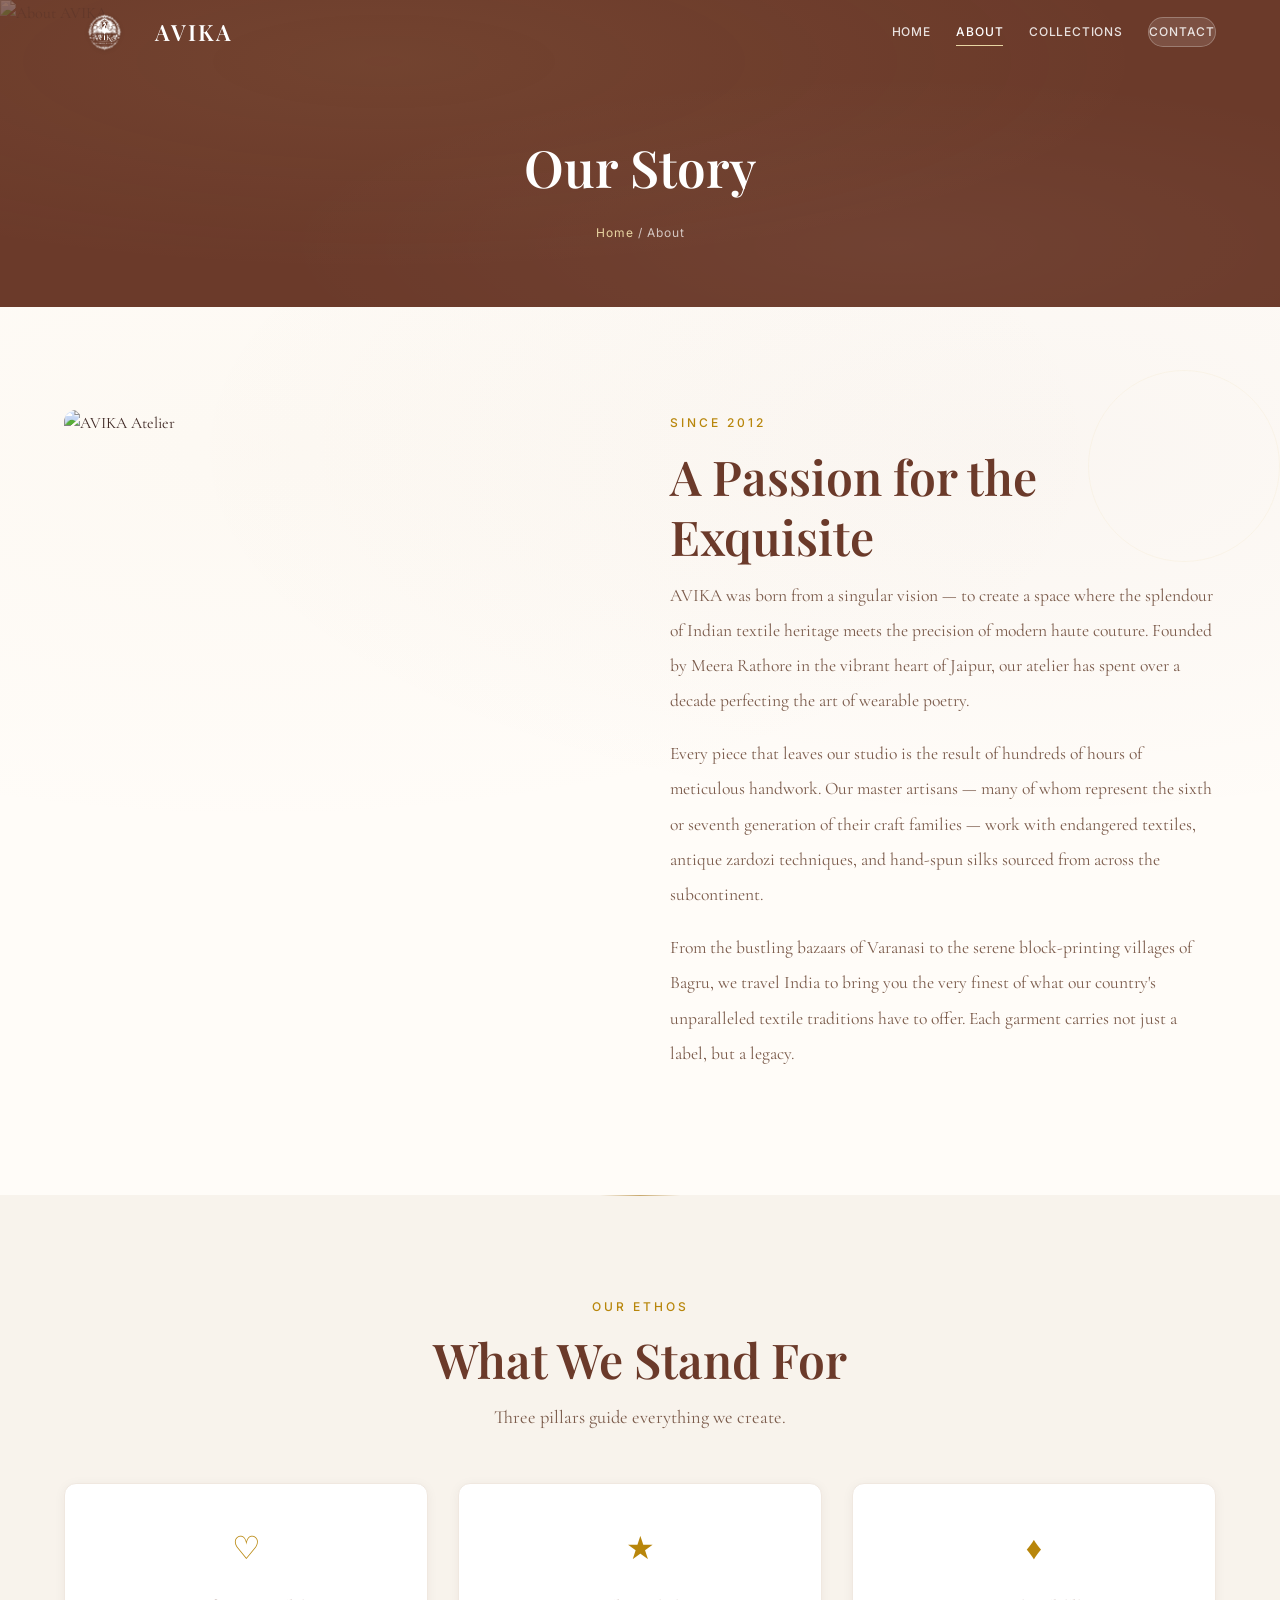
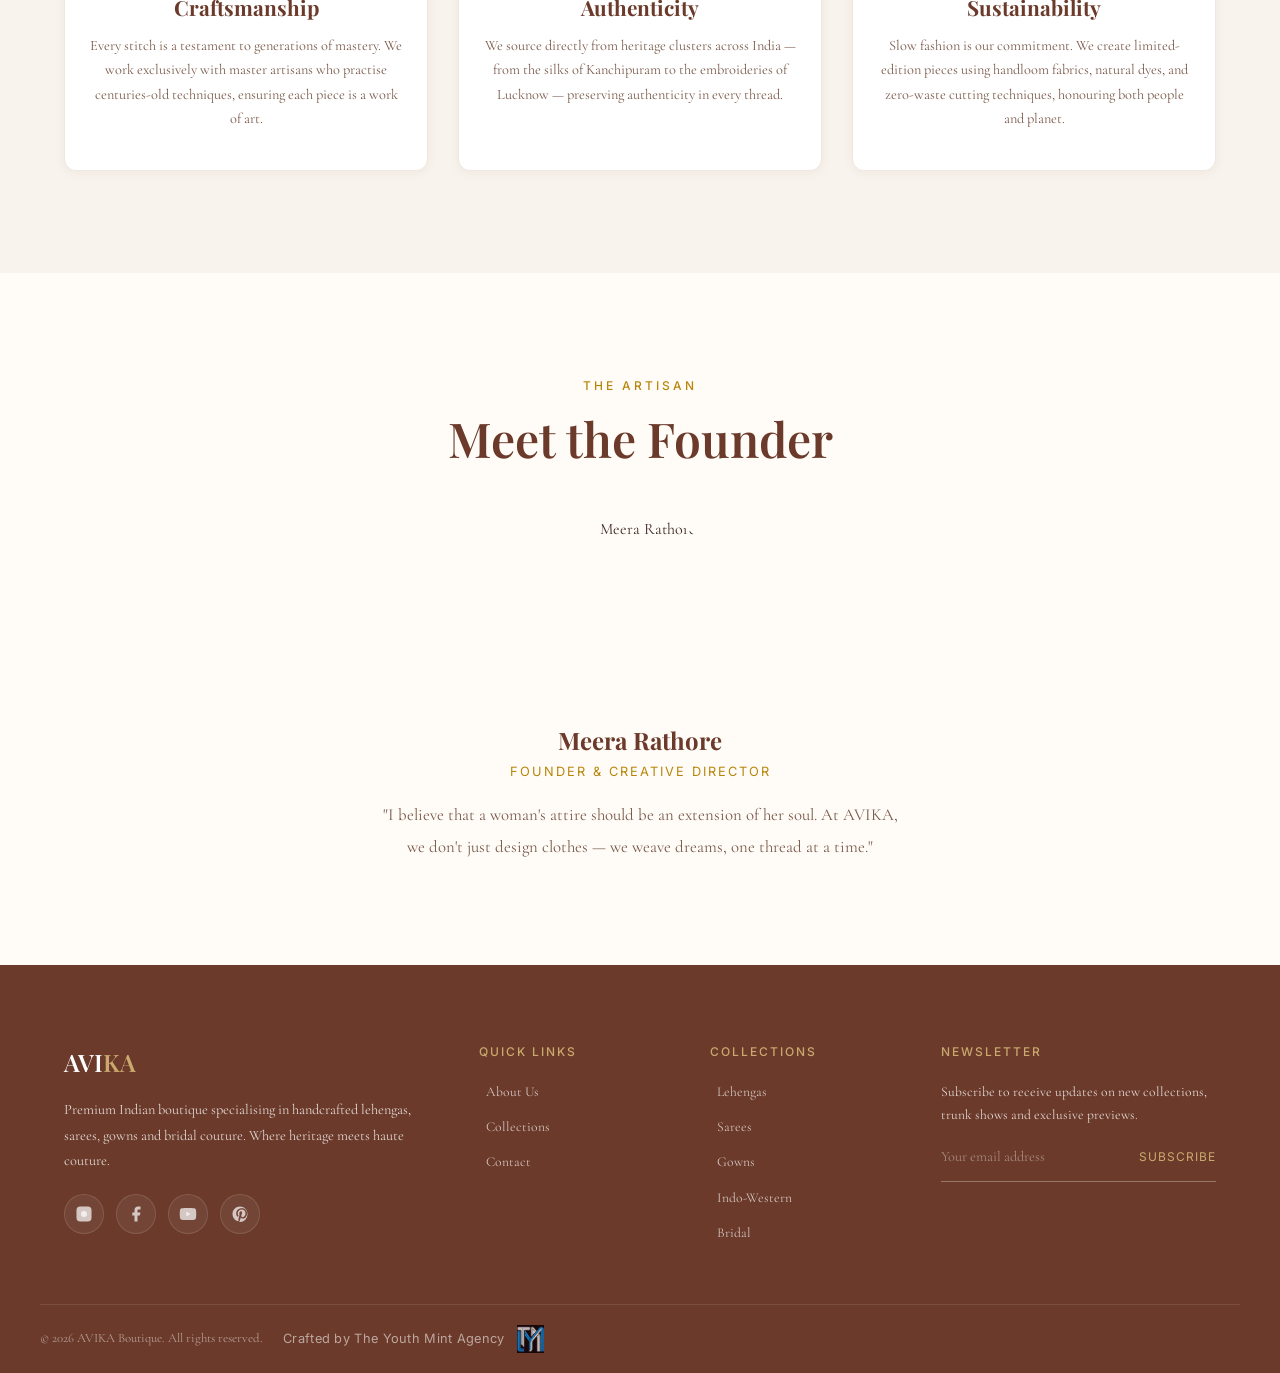
==== about.html @ 4b7be09b "upload all the files" ====
<!DOCTYPE html>
<html lang="en">
<head>
  <meta charset="UTF-8">
  <meta name="viewport" content="width=device-width, initial-scale=1.0">
  <meta name="description" content="Learn the story of AVIKA — a premium Indian boutique rooted in heritage, craftsmanship, and timeless elegance.">
  <title>About Us — AVIKA Boutique</title>
  <link rel="preconnect" href="https://fonts.googleapis.com">
  <link rel="preconnect" href="https://fonts.gstatic.com" crossorigin>
  <link href="https://fonts.googleapis.com/css2?family=Playfair+Display:ital,wght@0,400;0,600;0,700;1,400&family=Cormorant+Garamond:ital,wght@0,400;0,500;0,600;1,400&family=Inter:wght@400;500;600&display=swap" rel="stylesheet">
  <link rel="stylesheet" href="css/style.css">
</head>
<body>

  <header class="header">
    <div class="container header-inner">
      <a href="index.html" class="logo">
        <img src="images/logo.png" alt="AVIKA">
        <span class="logo-text">AVI<span>KA</span></span>
      </a>
      <nav class="nav">
        <a href="index.html">Home</a>
        <a href="about.html" class="active">About</a>
        <div class="dropdown">
          <a href="categories.html">Collections</a>
          <div class="dropdown-menu">
            <a href="lehengas.html">Lehengas</a>
            <a href="sarees.html">Sarees</a>
            <a href="gowns.html">Gowns</a>
            <a href="indo-western.html">Indo-Western</a>
            <a href="bridal.html">Bridal</a>
          </div>
        </div>
        <a href="contact.html" class="nav-cta">Contact</a>
      </nav>
      <div class="nav-toggle">
        <span></span><span></span><span></span>
      </div>
    </div>
  </header>

  <section class="page-banner">
    <div class="page-banner-bg">
      <img src="images/about-us.png" alt="About AVIKA">
    </div>
    <div class="container page-banner-content">
      <h1 class="page-title">Our Story</h1>
      <p class="breadcrumb"><a href="index.html">Home</a> / About</p>
    </div>
  </section>

  <section class="section">
    <div class="container about-story">
      <div class="about-story-image fade-in">
        <img src="images/about-us.png" alt="AVIKA Atelier">
      </div>
      <div class="story-content fade-in">
        <span class="section-label">Since 2012</span>
        <h2 class="section-title">A Passion for the Exquisite</h2>
        <p class="story-text">AVIKA was born from a singular vision — to create a space where the splendour of Indian textile heritage meets the precision of modern haute couture. Founded by Meera Rathore in the vibrant heart of Jaipur, our atelier has spent over a decade perfecting the art of wearable poetry.</p>
        <p class="story-text">Every piece that leaves our studio is the result of hundreds of hours of meticulous handwork. Our master artisans — many of whom represent the sixth or seventh generation of their craft families — work with endangered textiles, antique zardozi techniques, and hand-spun silks sourced from across the subcontinent.</p>
        <p class="story-text">From the bustling bazaars of Varanasi to the serene block-printing villages of Bagru, we travel India to bring you the very finest of what our country's unparalleled textile traditions have to offer. Each garment carries not just a label, but a legacy.</p>
      </div>
    </div>
  </section>

  <section class="section section-cream">
    <div class="container text-center">
      <span class="section-label">Our Ethos</span>
      <h2 class="section-title">What We Stand For</h2>
      <p class="section-subtitle">Three pillars guide everything we create.</p>
    </div>
    <div class="container values-grid">
      <div class="value-card fade-in">
        <div class="value-icon">&#9825;</div>
        <h3 class="value-title">Craftsmanship</h3>
        <p class="value-text">Every stitch is a testament to generations of mastery. We work exclusively with master artisans who practise centuries-old techniques, ensuring each piece is a work of art.</p>
      </div>
      <div class="value-card fade-in">
        <div class="value-icon">&#9733;</div>
        <h3 class="value-title">Authenticity</h3>
        <p class="value-text">We source directly from heritage clusters across India — from the silks of Kanchipuram to the embroideries of Lucknow — preserving authenticity in every thread.</p>
      </div>
      <div class="value-card fade-in">
        <div class="value-icon">&#9830;</div>
        <h3 class="value-title">Sustainability</h3>
        <p class="value-text">Slow fashion is our commitment. We create limited-edition pieces using handloom fabrics, natural dyes, and zero-waste cutting techniques, honouring both people and planet.</p>
      </div>
    </div>
  </section>

  <section class="section text-center">
    <div class="container">
      <span class="section-label">The Artisan</span>
      <h2 class="section-title">Meet the Founder</h2>
      <div style="max-width:600px;margin:48px auto 0;">
        <img src="images/team/founder.png" alt="Meera Rathore" class="founder-img">
        <h3 style="font-family:var(--font-heading);font-size:1.5rem;color:var(--color-secondary);">Meera Rathore</h3>
        <p style="color:var(--color-primary);font-family:var(--font-nav);font-size:0.8rem;letter-spacing:2px;text-transform:uppercase;margin-bottom:16px;">Founder & Creative Director</p>
        <p style="color:var(--color-text-light);font-size:1.05rem;line-height:1.9;max-width:520px;margin:0 auto;">"I believe that a woman's attire should be an extension of her soul. At AVIKA, we don't just design clothes — we weave dreams, one thread at a time."</p>
      </div>
    </div>
  </section>

  <footer class="footer">
    <div class="container footer-grid">
      <div class="footer-brand">
        <div class="footer-logo">AVI<span>KA</span></div>
        <p>Premium Indian boutique specialising in handcrafted lehengas, sarees, gowns and bridal couture. Where heritage meets haute couture.</p>
        <div style="display:flex;gap:12px;flex-wrap:wrap;">
          <a href="#" class="soc-link" aria-label="Instagram"><svg viewBox="0 0 24 24"><rect x="2" y="2" width="20" height="20" rx="5" ry="5"/><path d="M16 11.37A4 4 0 1 1 12.63 8 4 4 0 0 1 16 11.37z"/><line x1="17.5" y1="6.5" x2="17.51" y2="6.5"/></svg></a>
          <a href="#" class="soc-link" aria-label="Facebook"><svg viewBox="0 0 24 24"><path d="M18 2h-3a5 5 0 0 0-5 5v3H7v4h3v8h4v-8h3l1-4h-4V7a1 1 0 0 1 1-1h3z"/></svg></a>
          <a href="#" class="soc-link" aria-label="YouTube"><svg viewBox="0 0 24 24"><path d="M22.54 6.42a2.78 2.78 0 0 0-1.94-2C18.88 4 12 4 12 4s-6.88 0-8.6.46a2.78 2.78 0 0 0-1.94 2A29 29 0 0 0 1 12a29 29 0 0 0 .46 5.58 2.78 2.78 0 0 0 1.94 2C5.12 20 12 20 12 20s6.88 0 8.6-.46a2.78 2.78 0 0 0 1.94-2A29 29 0 0 0 23 12a29 29 0 0 0-.46-5.58z"/><polygon points="9.75 15.02 15.5 12 9.75 8.98 9.75 15.02"/></svg></a>
          <a href="#" class="soc-link" aria-label="Pinterest"><svg viewBox="0 0 24 24"><path d="M12 2C6.48 2 2 6.48 2 12c0 4.84 3.44 8.87 8 9.8-.11-.87-.2-2.2.04-3.15.22-.87 1.4-5.56 1.4-5.56s-.36-.72-.36-1.78c0-1.67.97-2.92 2.18-2.92 1.03 0 1.53.77 1.53 1.7 0 1.04-.66 2.58-1 4.02-.3 1.2.6 2.18 1.78 2.18 2.14 0 3.78-2.25 3.78-5.5 0-2.87-2.06-4.88-5-4.88-3.4 0-5.4 2.55-5.4 5.2 0 1.03.4 2.14.9 2.74.1.12.1.23.07.36l-.33 1.36c-.05.2-.17.25-.38.15-1.42-.66-2.3-2.73-2.3-4.4 0-3.58 2.6-6.88 7.52-6.88 3.95 0 7.02 2.82 7.02 6.58 0 3.93-2.48 7.1-5.92 7.1-1.16 0-2.24-.6-2.62-1.3l-.71 2.7c-.26.98-.96 2.2-1.43 2.95A10 10 0 0 0 22 12c0-5.52-4.48-10-10-10z"/></svg></a>
        </div>
      </div>
      <div>
        <div class="footer-heading">Quick Links</div>
        <div class="footer-links">
          <a href="about.html">About Us</a>
          <a href="categories.html">Collections</a>
          <a href="contact.html">Contact</a>
        </div>
      </div>
      <div>
        <div class="footer-heading">Collections</div>
        <div class="footer-links">
          <a href="lehengas.html">Lehengas</a>
          <a href="sarees.html">Sarees</a>
          <a href="gowns.html">Gowns</a>
          <a href="indo-western.html">Indo-Western</a>
          <a href="bridal.html">Bridal</a>
        </div>
      </div>
      <div class="footer-newsletter">
        <div class="footer-heading">Newsletter</div>
        <p>Subscribe to receive updates on new collections, trunk shows and exclusive previews.</p>
        <form class="newsletter-form">
          <input type="email" placeholder="Your email address" required>
          <button type="submit">Subscribe</button>
        </form>
      </div>
    </div>
    <div class="container footer-bottom">
      <div class="footer-bottom-inner">
        <span>&copy; 2026 AVIKA Boutique. All rights reserved.</span>
        <a href="#" class="agency-credit">
          <span>Crafted by The Youth Mint Agency</span>
          <img src="images/agency/tym-agency-logo.png" alt="The Youth Mint">
        </a>
      </div>
    </div>
  </footer>

  <button class="back-to-top" aria-label="Back to top">&#8593;</button>
  <script src="js/main.js"></script>
</body>
</html>
---- css/style.css ----
/* ============================================
   AVIKA — Premium Indian Boutique
   Master Stylesheet v2 — Fully Responsive
   ============================================ */

/* --- Variables --- */
:root {
  --color-primary: #B8860B;
  --color-primary-light: #D4A843;
  --color-primary-dark: #8B6508;
  --color-secondary: #6B3A2A;
  --color-accent: #C53A3A;
  --color-bg: #FFFCF8;
  --color-bg-alt: #FAF5EE;
  --color-bg-cream: #F8F3EC;
  --color-bg-warm: #F5EFE8;
  --color-bg-subtle: #FCF8F3;
  --color-text: #3E2723;
  --color-text-light: #7A5A4A;
  --color-text-muted: #A08070;
  --color-border: #E8DDD0;
  --color-border-light: #F0E8E0;
  --color-white: #FFFFFF;
  --color-gold: #C9A96E;
  --color-gold-light: #E8D5A3;

  --font-heading: 'Playfair Display', Georgia, serif;
  --font-body: 'Cormorant Garamond', 'Lora', Georgia, serif;
  --font-nav: 'Inter', -apple-system, sans-serif;

  --transition: 0.35s cubic-bezier(0.25, 0.46, 0.45, 0.94);
  --shadow-sm: 0 1px 3px rgba(62, 39, 35, 0.06);
  --shadow-md: 0 4px 20px rgba(62, 39, 35, 0.08);
  --shadow-lg: 0 8px 40px rgba(62, 39, 35, 0.12);
  --shadow-gold: 0 4px 20px rgba(201, 169, 110, 0.25);
  --shadow-card: 0 2px 12px rgba(62, 39, 35, 0.05);
  --radius: 8px;
  --max-width: 1200px;
  --header-h: 64px;
}

/* --- Reset & Base --- */
*, *::before, *::after {
  margin: 0; padding: 0; box-sizing: border-box;
}
html { scroll-behavior: smooth; font-size: 16px; }
body {
  font-family: var(--font-body);
  color: var(--color-text);
  background: var(--color-bg);
  background-image:
    radial-gradient(ellipse at 20% 50%, rgba(201,169,110,0.04) 0%, transparent 60%),
    radial-gradient(ellipse at 80% 50%, rgba(107,58,42,0.03) 0%, transparent 60%);
  background-attachment: fixed;
  line-height: 1.7;
  -webkit-font-smoothing: antialiased;
  overflow-x: hidden;
}
img { max-width: 100%; height: auto; display: block; }
a { color: inherit; text-decoration: none; transition: var(--transition); }
ul { list-style: none; }

.container {
  width: 100%;
  max-width: var(--max-width);
  margin: 0 auto;
  padding: 0 24px;
}
@media (max-width: 480px) {
  .container { padding: 0 16px; }
}
@media (max-width: 360px) {
  .container { padding: 0 12px; }
}

.section {
  padding: clamp(48px, 8vw, 120px) 0;
  position: relative;
}
.section::before {
  content: '';
  position: absolute;
  top: 0; left: 50%;
  transform: translateX(-50%);
  width: min(80px, 15vw);
  height: 1px;
  background: linear-gradient(to right, transparent, var(--color-gold), transparent);
  opacity: 0;
}
.section-alt {
  background: var(--color-bg-alt);
}
.section-alt::before {
  opacity: 1;
}
.section-cream {
  background: var(--color-bg-cream);
}
.section-cream::before {
  opacity: 1;
}
.section-warm {
  background: var(--color-bg-warm);
}
.section-warm::before {
  opacity: 1;
}
.section-subtle {
  background: var(--color-bg-subtle);
}
.section-subtle::before {
  opacity: 1;
}
.section-divider {
  width: 100%;
  height: 1px;
  background: linear-gradient(to right, transparent, var(--color-border), transparent);
  margin: 0 auto;
}
.section-divider-gold {
  width: 60px;
  height: 2px;
  background: var(--color-gold);
  margin: clamp(20px, 3vw, 40px) auto;
  border-radius: 2px;
}

.section-label {
  font-family: var(--font-nav);
  font-size: clamp(0.65rem, 1.5vw, 0.75rem);
  letter-spacing: 3px;
  text-transform: uppercase;
  color: var(--color-primary);
  display: block;
  margin-bottom: 12px;
  font-weight: 500;
}
.section-title {
  font-family: var(--font-heading);
  font-size: clamp(1.4rem, 4vw, 3rem);
  font-weight: 600;
  color: var(--color-secondary);
  line-height: 1.25;
  margin-bottom: 12px;
}
@media (max-width: 360px) {
  .section-title { font-size: 1.25rem; }
}
.section-subtitle {
  font-size: clamp(0.85rem, 1.8vw, 1.15rem);
  color: var(--color-text-light);
  max-width: 560px;
  line-height: 1.8;
}
@media (max-width: 360px) {
  .section-subtitle { font-size: 0.8rem; }
}
.text-center { text-align: center; }
.text-center .section-subtitle { margin: 0 auto; }

/* --- Buttons --- */
.btn {
  display: inline-flex;
  align-items: center;
  gap: 10px;
  font-family: var(--font-nav);
  font-size: 0.8rem;
  font-weight: 500;
  letter-spacing: 1.5px;
  text-transform: uppercase;
  padding: 14px 32px;
  border: none;
  cursor: pointer;
  transition: var(--transition);
  text-align: center;
}
@media (max-width: 480px) {
  .btn { width: 100%; justify-content: center; padding: 14px 24px; font-size: 0.75rem; }
}
.btn-primary { background: var(--color-primary); color: var(--color-white); }
.btn-primary:hover {
  background: var(--color-primary-dark);
  transform: translateY(-2px);
  box-shadow: 0 6px 24px rgba(201, 169, 110, 0.35);
}
.btn-outline {
  background: transparent;
  color: var(--color-secondary);
  border: 1px solid var(--color-secondary);
}
.btn-outline:hover { background: var(--color-secondary); color: var(--color-white); transform: translateY(-2px); box-shadow: 0 4px 16px rgba(62, 39, 35, 0.15); }
.btn-outline-light {
  background: transparent;
  color: var(--color-white);
  border: 1px solid rgba(255,255,255,0.6);
}
.btn-outline-light:hover { background: var(--color-white); color: var(--color-secondary); transform: translateY(-2px); box-shadow: 0 4px 20px rgba(0,0,0,0.15); }

/* --- Header / Navigation --- */
.header {
  position: fixed;
  top: 0; left: 0;
  width: 100%;
  z-index: 1000;
  background: transparent;
  border-bottom: 1px solid transparent;
  transition: background 0.5s cubic-bezier(0.25, 0.46, 0.45, 0.94),
              border-color 0.5s cubic-bezier(0.25, 0.46, 0.45, 0.94),
              box-shadow 0.5s cubic-bezier(0.25, 0.46, 0.45, 0.94);
}
.header.scrolled {
  background: rgba(255, 252, 248, 0.82);
  backdrop-filter: blur(16px) saturate(1.3);
  -webkit-backdrop-filter: blur(16px) saturate(1.3);
  border-bottom: 1px solid rgba(232, 221, 208, 0.4);
  box-shadow: 0 2px 24px rgba(62, 39, 35, 0.06);
}

.header-inner {
  display: flex;
  align-items: center;
  justify-content: space-between;
  height: var(--header-h);
}

.logo {
  display: flex;
  align-items: center;
  gap: 10px;
  flex-shrink: 0;
}
.logo img {
  height: clamp(34px, 4.5vw, 44px);
  width: auto;
  transition: filter 0.5s ease;
}
.header:not(.scrolled) .logo img {
  filter: brightness(0) invert(1) drop-shadow(0 1px 2px rgba(0,0,0,0.2));
}
.logo-text {
  font-family: var(--font-heading);
  font-size: clamp(1.1rem, 2.5vw, 1.4rem);
  font-weight: 600;
  color: var(--color-secondary);
  letter-spacing: 2px;
  transition: color 0.5s ease;
}
.header:not(.scrolled) .logo-text,
.header:not(.scrolled) .logo-text span {
  color: #fff;
}
.logo-text span { color: var(--color-primary); }

.nav {
  display: flex;
  align-items: center;
  gap: clamp(14px, 2vw, 28px);
}
.nav a {
  font-family: var(--font-nav);
  font-size: clamp(0.68rem, 1.1vw, 0.75rem);
  font-weight: 500;
  letter-spacing: 0.8px;
  color: var(--color-text-light);
  position: relative;
  padding: 4px 0;
  white-space: nowrap;
  text-transform: uppercase;
  transition: color 0.5s ease;
}
.header:not(.scrolled) .nav > a,
.header:not(.scrolled) .nav > .dropdown > a {
  color: rgba(255, 255, 255, 0.85);
}
.header:not(.scrolled) .nav > a:hover,
.header:not(.scrolled) .nav > .dropdown > a:hover,
.header:not(.scrolled) .nav > a.active {
  color: #fff;
}
.nav a::after {
  content: ''; position: absolute; bottom: 0; left: 0;
  width: 0; height: 1.5px;
  background: var(--color-primary);
  transition: var(--transition);
}
.header:not(.scrolled) .nav a::after {
  background: var(--color-gold-light);
}
.nav a:hover, .nav a.active { color: var(--color-secondary); }
.nav a:hover::after, .nav a.active::after { width: 100%; }

/* --- Contact CTA Button in Nav --- */
.nav-cta {
  font-family: var(--font-nav);
  font-size: clamp(0.65rem, 1vw, 0.72rem);
  font-weight: 600;
  letter-spacing: 1px;
  text-transform: uppercase;
  padding: 8px 20px;
  border-radius: 50px;
  background: rgba(255, 255, 255, 0.12);
  backdrop-filter: blur(4px);
  border: 1px solid rgba(255, 255, 255, 0.25);
  color: rgba(255, 255, 255, 0.9);
  transition: all 0.4s ease;
  white-space: nowrap;
  text-decoration: none;
  display: inline-flex;
  align-items: center;
}
.nav-cta:hover {
  background: rgba(255, 255, 255, 0.2);
  border-color: rgba(255, 255, 255, 0.4);
  color: #fff;
}
.header.scrolled .nav-cta {
  background: rgba(107, 58, 42, 0.06);
  border-color: rgba(107, 58, 42, 0.15);
  color: var(--color-secondary);
}
.header.scrolled .nav-cta:hover {
  background: var(--color-secondary);
  border-color: var(--color-secondary);
  color: #fff;
}

.nav .dropdown { position: relative; }
.nav .dropdown-menu {
  position: absolute;
  top: 100%; left: 50%;
  transform: translateX(-50%) translateY(8px);
  background: rgba(255, 252, 248, 0.92);
  backdrop-filter: blur(20px) saturate(1.2);
  -webkit-backdrop-filter: blur(20px) saturate(1.2);
  min-width: 200px;
  padding: 10px 0;
  border-radius: 14px;
  box-shadow: 0 12px 40px rgba(62, 39, 35, 0.1);
  opacity: 0; visibility: hidden;
  transition: opacity 0.3s ease, visibility 0.3s ease, transform 0.3s ease;
  border: 1px solid rgba(232, 221, 208, 0.3);
}
.nav .dropdown-menu::before {
  content: '';
  position: absolute;
  top: -5px; left: 50%;
  transform: translateX(-50%) rotate(45deg);
  width: 10px; height: 10px;
  background: rgba(255, 252, 248, 0.92);
  border-left: 1px solid rgba(232, 221, 208, 0.3);
  border-top: 1px solid rgba(232, 221, 208, 0.3);
}
.nav .dropdown:hover .dropdown-menu {
  opacity: 1; visibility: visible;
  transform: translateX(-50%) translateY(4px);
}
.dropdown-menu a {
  display: block; padding: 10px 24px;
  font-size: 0.75rem; white-space: nowrap;
}
.dropdown-menu a::after { display: none; }
.dropdown-menu a:hover { background: var(--color-bg-alt); color: var(--color-primary); }

.nav-toggle {
  display: none;
  flex-direction: column;
  gap: 5px;
  cursor: pointer;
  padding: 6px;
  z-index: 1001;
  background: rgba(255, 255, 255, 0.15);
  border-radius: 6px;
  backdrop-filter: blur(4px);
}
.nav-toggle span {
  width: 22px; height: 1.5px;
  background: var(--color-secondary);
  transition: var(--transition);
  display: block;
  border-radius: 2px;
}
.header:not(.scrolled) .nav-toggle span {
  background: rgba(255, 255, 255, 0.9);
}
.nav-toggle.active span:nth-child(1) { transform: rotate(45deg) translate(5px, 5px); }
.nav-toggle.active span:nth-child(2) { opacity: 0; }
.nav-toggle.active span:nth-child(3) { transform: rotate(-45deg) translate(5px, -5px); }

/* Mobile nav overlay */
@media (max-width: 820px) {
  .nav-toggle { display: flex; padding: 8px; }
  .nav {
    position: fixed;
    top: 0; right: -100%;
    width: min(320px, 80vw);
    height: 100vh;
    background: rgba(255, 252, 248, 0.92);
    backdrop-filter: blur(20px) saturate(1.2);
    -webkit-backdrop-filter: blur(20px) saturate(1.2);
    flex-direction: column;
    align-items: flex-start;
    justify-content: flex-start;
    padding: 80px 32px 32px;
    gap: 4px;
    box-shadow: -4px 0 40px rgba(62, 39, 35, 0.08);
    transition: right 0.35s ease;
    z-index: 1000;
    overflow-y: auto;
    border-left: 1px solid rgba(232, 221, 208, 0.3);
  }
  .nav.open { right: 0; }
  .header:not(.scrolled) .nav > a,
  .header:not(.scrolled) .nav > .dropdown > a {
    color: var(--color-text-light);
  }
  .header:not(.scrolled) .nav > a:hover,
  .header:not(.scrolled) .nav > a.active {
    color: var(--color-secondary);
  }
  .nav a {
    font-size: 0.95rem;
    padding: 14px 0;
    width: 100%;
    border-bottom: 1px solid var(--color-border);
    white-space: normal;
    min-height: 48px;
    display: flex;
    align-items: center;
  }
  .nav a::after { display: none; }
  .nav .dropdown {
    width: 100%;
  }
  .nav .dropdown > a {
    display: flex;
    justify-content: space-between;
    align-items: center;
  }
  .nav .dropdown > a::after {
    content: '\25BE';
    display: inline-block;
    font-size: 0.7rem;
    border: none;
    background: none;
    width: auto; height: auto;
    position: static;
    transform: none;
    opacity: 0.5;
  }
  .nav .dropdown.open > a::after {
    transform: rotate(180deg);
  }
  .nav .dropdown-menu {
    position: static;
    opacity: 1; visibility: visible;
    transform: none;
    box-shadow: none;
    border: none;
    padding: 0;
    max-height: 0;
    overflow: hidden;
    transition: max-height 0.3s ease, padding 0.3s ease;
    background: rgba(250, 245, 238, 0.6);
    backdrop-filter: blur(8px);
    -webkit-backdrop-filter: blur(8px);
    border-radius: 8px;
    margin-top: 0;
  }
  .nav .dropdown.open .dropdown-menu {
    max-height: 400px;
    padding: 8px 0;
    margin-top: 4px;
  }
  .dropdown-menu a {
    padding: 12px 20px;
    font-size: 0.85rem;
    border-bottom: none;
    min-height: 44px;
  }
  .nav .nav-cta {
    margin-top: 20px;
    width: 100%;
    justify-content: center;
    padding: 16px 20px;
    min-height: 50px;
    border-radius: 8px;
    background: var(--color-secondary);
    border-color: var(--color-secondary);
    color: #fff;
    font-size: 0.8rem;
  }
  .nav .nav-cta:hover {
    background: var(--color-primary);
    border-color: var(--color-primary);
  }
}

/* --- Mobile nav overlay backdrop --- */
.nav-backdrop {
  display: none;
  position: fixed;
  inset: 0;
  background: rgba(62, 39, 35, 0.15);
  backdrop-filter: blur(2px);
  -webkit-backdrop-filter: blur(2px);
  z-index: 999;
  opacity: 0;
  transition: opacity 0.35s ease;
}
.nav-backdrop.show {
  display: block;
  opacity: 1;
}

/* --- Hero --- */
.hero {
  min-height: 100vh;
  display: flex;
  align-items: center;
  position: relative;
  overflow: hidden;
}
@media (max-width: 768px) {
  .hero { min-height: 85vh; }
}
@media (max-width: 480px) {
  .hero { min-height: 70vh; }
}

.hero-bg { position: absolute; inset: 0; z-index: 0; }
.hero-bg img { width: 100%; height: 100%; object-fit: cover; }
.hero-bg::after {
  content: ''; position: absolute; inset: 0;
  background: linear-gradient(135deg, rgba(62,39,35,0.65) 0%, rgba(62,39,35,0.25) 50%, rgba(62,39,35,0.5) 100%);
}

.hero-content {
  position: relative; z-index: 1;
  max-width: 680px;
  padding: calc(var(--header-h) + clamp(24px, 3vw, 40px)) 0 clamp(40px, 6vw, 100px);
  width: 100%;
}
@media (max-width: 480px) {
  .hero-content { padding: calc(var(--header-h) + 16px) 0 32px; }
}

.hero-label {
  font-family: var(--font-nav);
  font-size: clamp(0.65rem, 1.5vw, 0.75rem);
  letter-spacing: 3px; text-transform: uppercase;
  color: var(--color-gold-light);
  margin-bottom: clamp(12px, 2vw, 20px);
  display: block;
}
.hero-title {
  font-family: var(--font-heading);
  font-size: clamp(1.6rem, 5.5vw, 4.2rem);
  font-weight: 600;
  color: var(--color-white);
  line-height: 1.15;
  margin-bottom: clamp(16px, 2vw, 24px);
}
@media (max-width: 360px) {
  .hero-title { font-size: 1.4rem; }
}
.hero-text {
  font-size: clamp(0.85rem, 1.8vw, 1.2rem);
  color: rgba(255,255,255,0.85);
  max-width: 520px;
  line-height: 1.8;
  margin-bottom: clamp(24px, 3vw, 40px);
}
@media (max-width: 360px) {
  .hero-text { font-size: 0.8rem; }
}
.hero-actions { display: flex; gap: 16px; flex-wrap: wrap; }
@media (max-width: 480px) {
  .hero-actions { flex-direction: column; }
}

.hero-scroll {
  position: absolute;
  bottom: clamp(20px, 4vw, 40px);
  left: 50%;
  transform: translateX(-50%);
  z-index: 1;
  color: rgba(255,255,255,0.7);
  font-family: var(--font-nav);
  font-size: 0.65rem;
  letter-spacing: 2px;
  text-transform: uppercase;
  display: flex;
  flex-direction: column;
  align-items: center;
  gap: 8px;
  animation: bounceDown 2s ease-in-out infinite;
}
@media (max-width: 480px) {
  .hero-scroll { display: none; }
}
.hero-scroll .arrow {
  width: 1px; height: 32px;
  background: rgba(255,255,255,0.5);
  position: relative;
}
.hero-scroll .arrow::after {
  content: ''; position: absolute; bottom: -3px; left: -3px;
  width: 7px; height: 7px;
  border-right: 1px solid rgba(255,255,255,0.7);
  border-bottom: 1px solid rgba(255,255,255,0.7);
  transform: rotate(45deg);
}
@keyframes bounceDown {
  0%, 100% { transform: translateX(-50%) translateY(0); }
  50% { transform: translateX(-50%) translateY(8px); }
}

/* --- Categories Preview --- */
.categories-grid {
  display: grid;
  grid-template-columns: repeat(5, 1fr);
  gap: clamp(12px, 1.5vw, 24px);
  margin-top: clamp(32px, 4vw, 48px);
}
@media (max-width: 1024px) {
  .categories-grid { grid-template-columns: repeat(3, 1fr); }
}
@media (max-width: 640px) {
  .categories-grid { grid-template-columns: repeat(2, 1fr); gap: 12px; }
}
@media (max-width: 400px) {
  .categories-grid { grid-template-columns: 1fr 1fr; gap: 10px; }
}

.category-card {
  position: relative;
  border-radius: 12px;
  overflow: hidden;
  aspect-ratio: 3 / 4;
  cursor: pointer;
  background: var(--color-bg-alt);
  display: block;
  border: 1px solid rgba(232, 221, 208, 0.2);
  transition: border-color 0.4s ease, box-shadow 0.4s ease;
  box-shadow: var(--shadow-card);
}
.category-card:hover {
  border-color: var(--color-gold);
  box-shadow: 0 6px 24px rgba(62, 39, 35, 0.1);
}
.category-card img {
  width: 100%; height: 100%;
  object-fit: cover;
  transition: transform 0.6s ease;
}
.category-card:hover img { transform: scale(1.06); }
.category-card .overlay {
  position: absolute; inset: 0;
  background: linear-gradient(to top, rgba(62,39,35,0.7) 0%, transparent 50%);
  display: flex; flex-direction: column;
  justify-content: flex-end;
  padding: clamp(16px, 2vw, 24px);
  transition: var(--transition);
}
.category-card:hover .overlay {
  background: linear-gradient(to top, rgba(62,39,35,0.8) 0%, rgba(62,39,35,0.1) 70%);
}
.category-card .cat-name {
  font-family: var(--font-heading);
  font-size: clamp(0.9rem, 1.5vw, 1.2rem);
  color: var(--color-white);
  font-weight: 600;
}
.category-card .cat-count {
  font-family: var(--font-nav);
  font-size: clamp(0.6rem, 0.9vw, 0.7rem);
  color: rgba(255,255,255,0.7);
  letter-spacing: 1px;
  margin-top: 4px;
}
@media (max-width: 400px) {
  .category-card .overlay { padding: 12px; }
  .category-card .cat-name { font-size: 0.75rem; }
  .category-card .cat-count { font-size: 0.5rem; }
}

/* --- About Preview --- */
.about-preview {
  display: grid;
  grid-template-columns: 1fr 1fr;
  gap: clamp(32px, 5vw, 64px);
  align-items: center;
}
@media (max-width: 768px) {
  .about-preview { grid-template-columns: 1fr; gap: 28px; }
  .about-preview .about-image { order: -1; max-width: 400px; margin: 0 auto; }
}

.about-image {
  position: relative;
  border-radius: 12px;
  overflow: hidden;
  aspect-ratio: 4 / 5;
}
.about-image img { width: 100%; height: 100%; object-fit: cover; }
.about-image .accent-frame {
  position: absolute;
  top: 20px; left: 20px;
  width: 100%; height: 100%;
  border: 2px solid var(--color-gold);
  border-radius: 12px;
  z-index: -1;
}
@media (max-width: 480px) {
  .about-image .accent-frame { top: 10px; left: 10px; }
}

.about-content .about-text {
  font-size: clamp(0.95rem, 1.6vw, 1.1rem);
  color: var(--color-text-light);
  line-height: 1.9;
  margin-bottom: 20px;
}
.signature {
  font-family: var(--font-heading);
  font-size: clamp(1rem, 2vw, 1.3rem);
  color: var(--color-secondary);
  font-style: italic;
  margin-top: 24px;
}

/* --- Testimonial Carousel --- */
.testimonial-section {
  overflow: hidden;
  background: var(--color-bg-cream);
  background-image:
    radial-gradient(ellipse at 30% 40%, rgba(201,169,110,0.05) 0%, transparent 60%),
    radial-gradient(ellipse at 70% 60%, rgba(107,58,42,0.04) 0%, transparent 50%);
  position: relative;
}
.testimonial-section::before {
  content: '';
  position: absolute;
  top: 0; left: 0; right: 0;
  height: 1px;
  background: linear-gradient(to right, transparent, var(--color-gold), transparent);
}
.testimonial-carousel {
  position: relative;
  max-width: calc(var(--max-width) + 80px);
  margin: clamp(32px, 4vw, 48px) auto 0;
  padding: 0 clamp(40px, 5vw, 60px);
}
@media (max-width: 640px) {
  .testimonial-carousel { padding: 0 36px; }
}
@media (max-width: 360px) {
  .testimonial-carousel { padding: 0 28px; }
}

.carousel-container {
  overflow: hidden;
  border-radius: 12px;
}
.carousel-track {
  display: flex;
  transition: transform 0.5s cubic-bezier(0.25, 0.46, 0.45, 0.94);
}

.carousel-slide {
  flex: 0 0 calc(100% / 3);
  padding: 0 15px;
  min-width: 0;
}
@media (max-width: 1024px) {
  .carousel-slide { flex: 0 0 50%; }
}
@media (max-width: 640px) {
  .carousel-slide { flex: 0 0 100%; padding: 0 8px; }
}

/* Testimonial card inside carousel */
.carousel-slide .testimonial-card {
  background: var(--color-white);
  border: 1px solid var(--color-border-light);
  border-radius: 12px;
  padding: clamp(24px, 3vw, 40px) clamp(20px, 2.5vw, 32px);
  height: 100%;
  display: flex;
  flex-direction: column;
  transition: var(--transition);
  box-shadow: var(--shadow-card);
  position: relative;
}
.carousel-slide .testimonial-card::before {
  content: '\201C';
  position: absolute;
  top: 12px;
  right: clamp(18px, 3vw, 28px);
  font-family: var(--font-heading);
  font-size: clamp(3rem, 5vw, 4.5rem);
  line-height: 1;
  color: var(--color-gold-light);
  opacity: 0.3;
  pointer-events: none;
}
.carousel-slide .testimonial-card:hover {
  border-color: var(--color-border);
  box-shadow: var(--shadow-lg);
  transform: translateY(-4px);
}
.testimonial-card .stars {
  color: var(--color-gold);
  font-size: 0.85rem;
  margin-bottom: 12px;
  letter-spacing: 2px;
  flex-shrink: 0;
}
.testimonial-card .quote {
  font-size: clamp(0.9rem, 1.4vw, 1.05rem);
  color: var(--color-text-light);
  line-height: 1.8;
  font-style: italic;
  margin-bottom: 20px;
  flex: 1;
  display: -webkit-box;
  -webkit-line-clamp: 5;
  -webkit-box-orient: vertical;
  overflow: hidden;
}
.testimonial-card .author {
  flex-shrink: 0;
  margin-top: auto;
  padding-top: 8px;
}
.author-info .name {
  font-family: var(--font-nav);
  font-size: 0.85rem;
  font-weight: 600;
  color: var(--color-secondary);
}
.author-info .title {
  font-size: 0.75rem;
  color: var(--color-text-muted);
}

/* Carousel buttons */
.carousel-btn {
  position: absolute;
  top: 50%;
  transform: translateY(-50%);
  width: clamp(36px, 4vw, 44px);
  height: clamp(36px, 4vw, 44px);
  border-radius: 50%;
  background: var(--color-white);
  border: 1px solid var(--color-border);
  box-shadow: var(--shadow-md);
  cursor: pointer;
  display: flex;
  align-items: center;
  justify-content: center;
  font-size: 1.1rem;
  color: var(--color-secondary);
  transition: var(--transition);
  z-index: 2;
  padding: 0;
  line-height: 1;
}
.carousel-btn:hover {
  background: var(--color-primary);
  color: var(--color-white);
  border-color: var(--color-primary);
}
.carousel-btn:disabled {
  opacity: 0.3;
  cursor: default;
}
.carousel-btn:disabled:hover {
  background: var(--color-white);
  color: var(--color-secondary);
  border-color: var(--color-border);
}
.carousel-prev { left: 0; }
.carousel-next { right: 0; }
@media (max-width: 640px) {
  .carousel-btn { width: 32px; height: 32px; font-size: 0.8rem; }
}
@media (max-width: 360px) {
  .carousel-btn { width: 28px; height: 28px; font-size: 0.7rem; }
}

/* Carousel dots */
.carousel-dots {
  display: flex;
  justify-content: center;
  gap: 8px;
  margin-top: clamp(20px, 3vw, 32px);
  flex-wrap: wrap;
}
.carousel-dot {
  width: 8px; height: 8px;
  border-radius: 50%;
  background: var(--color-border);
  border: none;
  cursor: pointer;
  transition: var(--transition);
  padding: 0;
}
.carousel-dot.active {
  background: var(--color-primary);
  width: 24px;
  border-radius: 4px;
}

/* --- Page Banner (inner pages) --- */
.page-banner {
  padding: calc(var(--header-h) + clamp(32px, 5vw, 60px)) 0 clamp(32px, 5vw, 80px);
  position: relative;
  overflow: hidden;
  background: var(--color-secondary);
  background-image:
    radial-gradient(ellipse at 30% 20%, rgba(201,169,110,0.08) 0%, transparent 60%),
    radial-gradient(ellipse at 70% 80%, rgba(255,255,255,0.04) 0%, transparent 50%);
}
@media (max-width: 480px) {
  .page-banner { padding: calc(var(--header-h) + 24px) 0 28px; }
}
.page-banner-bg { position: absolute; inset: 0; z-index: 0; }
.page-banner-bg img { width: 100%; height: 100%; object-fit: cover; opacity: 0.25; }
.page-banner-content { position: relative; z-index: 1; text-align: center; }
.page-banner-content .page-title {
  font-family: var(--font-heading);
  font-size: clamp(1.6rem, 4vw, 3.2rem);
  color: var(--color-white);
  font-weight: 600;
  margin-bottom: 12px;
}
.page-banner-content .breadcrumb {
  font-family: var(--font-nav);
  font-size: 0.75rem;
  color: rgba(255,255,255,0.7);
  letter-spacing: 1px;
}
.page-banner-content .breadcrumb a { color: var(--color-gold-light); }
.page-banner-content .breadcrumb a:hover { color: var(--color-white); }

/* --- About Page --- */
.about-story {
  display: grid;
  grid-template-columns: 1fr 1fr;
  gap: clamp(32px, 5vw, 60px);
  align-items: center;
  position: relative;
}
.about-story::before {
  content: '';
  position: absolute;
  top: -40px; right: -40px;
  width: clamp(120px, 15vw, 200px);
  height: clamp(120px, 15vw, 200px);
  border: 1px solid var(--color-gold-light);
  border-radius: 50%;
  opacity: 0.15;
  pointer-events: none;
}
@media (max-width: 768px) {
  .about-story::before { display: none; }
}
@media (max-width: 768px) {
  .about-story { grid-template-columns: 1fr; }
  .about-story .about-story-image { max-width: 500px; margin: 0 auto; }
}
.about-story-image {
  border-radius: 12px;
  overflow: hidden;
  aspect-ratio: 4 / 5;
}
.about-story-image img { width: 100%; height: 100%; object-fit: cover; }
.story-content .story-text {
  font-size: clamp(0.95rem, 1.6vw, 1.1rem);
  color: var(--color-text-light);
  line-height: 2;
  margin-bottom: 18px;
}

.founder-img {
  border-radius: 50%;
  width: 180px;
  height: 180px;
  object-fit: cover;
  margin: 0 auto 24px;
}
@media (max-width: 480px) {
  .founder-img { width: 140px; height: 140px; }
}
@media (max-width: 360px) {
  .founder-img { width: 120px; height: 120px; margin-bottom: 16px; }
}

.values-grid {
  display: grid;
  grid-template-columns: repeat(3, 1fr);
  gap: clamp(20px, 2.5vw, 30px);
  margin-top: clamp(32px, 4vw, 48px);
}
@media (max-width: 768px) {
  .values-grid { grid-template-columns: 1fr; max-width: 400px; margin-left: auto; margin-right: auto; }
}
.value-card {
  text-align: center;
  padding: clamp(28px, 3vw, 40px) clamp(20px, 2vw, 24px);
  background: var(--color-white);
  border: 1px solid var(--color-border-light);
  border-radius: 12px;
  transition: var(--transition);
  box-shadow: var(--shadow-card);
}
.value-card:hover {
  background: var(--color-white);
  border-color: var(--color-gold);
  box-shadow: 0 8px 32px rgba(62, 39, 35, 0.1);
  transform: translateY(-4px);
}
.value-card .value-icon {
  font-size: clamp(1.5rem, 2.5vw, 2rem);
  margin-bottom: 14px;
  color: var(--color-primary);
}
.value-card .value-title {
  font-family: var(--font-heading);
  font-size: clamp(1.1rem, 1.8vw, 1.3rem);
  color: var(--color-secondary);
  margin-bottom: 8px;
}
.value-card .value-text {
  font-size: 0.9rem;
  color: var(--color-text-light);
  line-height: 1.7;
}

/* --- Categories Page --- */
.categories-page-grid {
  display: grid;
  grid-template-columns: repeat(3, 1fr);
  gap: clamp(20px, 2.5vw, 30px);
  margin-top: clamp(32px, 4vw, 48px);
  min-width: 0;
}

@media (max-width: 900px) {
  .categories-page-grid { grid-template-columns: repeat(2, 1fr); }
}
@media (max-width: 540px) {
  .categories-page-grid { grid-template-columns: 1fr; max-width: 400px; margin-left: auto; margin-right: auto; }
}

.category-large-card {
  position: relative;
  border-radius: 12px;
  overflow: hidden;
  aspect-ratio: 4 / 5;
  cursor: pointer;
  display: block;
  max-width: 100%;
  border: 1px solid rgba(232, 221, 208, 0.2);
  transition: border-color 0.4s ease, box-shadow 0.4s ease;
  box-shadow: var(--shadow-card);
}
.category-large-card:hover {
  border-color: var(--color-gold);
  box-shadow: 0 6px 24px rgba(62, 39, 35, 0.1);
}
.category-large-card img { width: 100%; height: 100%; object-fit: cover; transition: transform 0.6s ease; }
.category-large-card:hover img { transform: scale(1.06); }
.category-large-card .overlay {
  position: absolute; inset: 0;
  background: linear-gradient(to top, rgba(62,39,35,0.75) 0%, transparent 60%);
  display: flex; flex-direction: column; justify-content: flex-end;
  padding: clamp(20px, 3vw, 32px);
  transition: var(--transition);
}
.category-large-card:hover .overlay {
  background: linear-gradient(to top, rgba(62,39,35,0.85) 0%, rgba(62,39,35,0.1) 70%);
}
.category-large-card .cat-name {
  font-family: var(--font-heading);
  font-size: clamp(1.2rem, 2.2vw, 1.6rem);
  color: var(--color-white);
  font-weight: 600;
}
.category-large-card .cat-desc {
  font-size: clamp(0.8rem, 1.2vw, 0.9rem);
  color: rgba(255,255,255,0.8);
  margin-top: 6px;
  overflow-wrap: break-word;
  word-break: break-word;
}
.category-large-card .cat-cta {
  font-family: var(--font-nav);
  font-size: 0.7rem;
  letter-spacing: 1.5px;
  text-transform: uppercase;
  color: var(--color-gold-light);
  margin-top: 12px;
  display: inline-block;
  border-bottom: 1px solid var(--color-gold);
  padding-bottom: 2px;
}

/* --- Back Navigation --- */
.back-nav {
  margin-bottom: 16px;
}
.back-link {
  display: inline-flex;
  align-items: center;
  gap: 6px;
  font-family: var(--font-nav);
  font-size: 0.7rem;
  letter-spacing: 1.5px;
  text-transform: uppercase;
  color: rgba(255,255,255,0.6);
  transition: color 0.3s ease;
  text-decoration: none;
}
.back-link:hover {
  color: var(--color-gold-light);
}

/* --- Category Collection Grid (detail pages) --- */
.cat-collection-grid {
  display: grid;
  grid-template-columns: repeat(4, 1fr);
  gap: clamp(14px, 1.8vw, 24px);
  margin-top: clamp(32px, 4vw, 48px);
  min-width: 0;
}
@media (max-width: 900px) {
  .cat-collection-grid { grid-template-columns: repeat(3, 1fr); gap: 16px; }
}
@media (max-width: 600px) {
  .cat-collection-grid { grid-template-columns: repeat(2, 1fr); gap: 12px; }
}
@media (max-width: 400px) {
  .cat-collection-grid { grid-template-columns: 1fr 1fr; gap: 10px; }
}

.cat-col-item {
  position: relative;
  border-radius: 12px;
  overflow: hidden;
  aspect-ratio: 3 / 4;
  background: var(--color-bg-alt);
  cursor: pointer;
  display: block;
  border: 1px solid rgba(232, 221, 208, 0.25);
  transition: border-color 0.4s ease, box-shadow 0.4s ease;
}
.cat-col-item:hover {
  border-color: var(--color-gold);
  box-shadow: 0 8px 32px rgba(62, 39, 35, 0.12);
}
.cat-col-item img {
  width: 100%; height: 100%;
  object-fit: cover;
  transition: transform 0.6s ease;
}
.cat-col-item:hover img {
  transform: scale(1.06);
}

.cat-col-item .item-overlay {
  position: absolute;
  bottom: 0; left: 0; right: 0;
  padding: clamp(18px, 2.5vw, 28px);
  background: linear-gradient(to top, rgba(62,39,35,0.88) 0%, rgba(62,39,35,0.15) 60%, transparent 100%);
  pointer-events: none;
}
.cat-col-item .item-overlay > * {
  pointer-events: auto;
}
.cat-col-item .item-label {
  color: var(--color-white);
  font-family: var(--font-heading);
  font-size: clamp(0.85rem, 1.2vw, 1.05rem);
  font-weight: 500;
  line-height: 1.3;
  margin-bottom: 8px;
}
.cat-col-item .item-divider {
  width: 28px;
  height: 1.5px;
  background: var(--color-gold);
  margin-bottom: 12px;
}
.cat-col-item .item-whatsapp {
  display: inline-flex;
  align-items: center;
  gap: 8px;
  font-family: var(--font-nav);
  font-size: 0.6rem;
  letter-spacing: 1px;
  text-transform: uppercase;
  color: #fff;
  background: rgba(255,255,255,0.08);
  backdrop-filter: blur(4px);
  -webkit-backdrop-filter: blur(4px);
  border: 1px solid rgba(255,255,255,0.15);
  border-radius: 50px;
  padding: 6px 14px;
  transition: background 0.3s ease, border-color 0.3s ease;
  text-decoration: none;
}
.cat-col-item .item-whatsapp:hover {
  background: rgba(212, 175, 55, 0.15);
  border-color: var(--color-gold);
}
.cat-col-item .item-whatsapp svg {
  width: 14px;
  height: 14px;
  fill: #25D366;
  flex-shrink: 0;
}
@media (max-width: 600px) {
  .cat-col-item .item-overlay { padding: 12px; }
  .cat-col-item .item-label { font-size: 0.75rem; margin-bottom: 6px; }
  .cat-col-item .item-divider { width: 22px; margin-bottom: 8px; }
  .cat-col-item .item-whatsapp { padding: 5px 10px; font-size: 0.55rem; gap: 6px; }
  .cat-col-item .item-whatsapp svg { width: 12px; height: 12px; }
}
@media (max-width: 360px) {
  .cat-col-item .item-overlay { padding: 8px; }
  .cat-col-item .item-label { font-size: 0.65rem; margin-bottom: 4px; }
  .cat-col-item .item-divider { width: 18px; margin-bottom: 6px; }
  .cat-col-item .item-whatsapp { padding: 4px 8px; font-size: 0.5rem; gap: 4px; }
  .cat-col-item .item-whatsapp svg { width: 10px; height: 10px; }
}

/* --- Category Detail Pages --- */
.category-hero {
  position: relative;
  overflow: hidden;
  min-height: clamp(45vh, 60vh, 70vh);
  display: flex;
  align-items: center;
}
@media (max-width: 480px) {
  .category-hero { min-height: 50vh; }
}
.category-hero-bg { position: absolute; inset: 0; z-index: 0; }
.category-hero-bg img { width: 100%; height: 100%; object-fit: cover; }
.category-hero-bg::after {
  content: ''; position: absolute; inset: 0;
  background: linear-gradient(135deg, rgba(62,39,35,0.7) 0%, rgba(62,39,35,0.2) 100%);
}
.category-hero-bg::before {
  content: '';
  position: absolute;
  inset: 0;
  background: radial-gradient(ellipse at 30% 20%, rgba(201,169,110,0.1) 0%, transparent 50%);
  z-index: 1;
  pointer-events: none;
}
.category-hero-content {
  position: relative; z-index: 1;
  max-width: 600px;
  padding: calc(var(--header-h) + clamp(20px, 3vw, 40px)) 0 clamp(40px, 6vw, 80px);
  width: 100%;
}
@media (max-width: 480px) {
  .category-hero-content { padding: calc(var(--header-h) + 16px) 0 28px; }
}
.category-hero-content .cat-label {
  font-family: var(--font-nav);
  font-size: clamp(0.65rem, 1.2vw, 0.75rem);
  letter-spacing: 3px; text-transform: uppercase;
  color: var(--color-gold-light);
  margin-bottom: 14px;
  display: block;
}
.category-hero-content .cat-title {
  font-family: var(--font-heading);
  font-size: clamp(1.8rem, 4.5vw, 3.5rem);
  color: var(--color-white);
  font-weight: 600;
  line-height: 1.2;
  margin-bottom: 16px;
}
.category-hero-content .cat-description {
  font-size: clamp(0.9rem, 1.6vw, 1.1rem);
  color: rgba(255,255,255,0.85);
  line-height: 1.8;
  margin-bottom: clamp(24px, 3vw, 32px);
}

/* --- Contact Page --- */
.contact-page-grid {
  display: grid;
  grid-template-columns: 1fr 1fr;
  gap: clamp(32px, 5vw, 60px);
}
@media (max-width: 768px) {
  .contact-page-grid { grid-template-columns: 1fr; }
}

.contact-form { display: flex; flex-direction: column; gap: 24px; }
.form-row {
  display: grid;
  grid-template-columns: 1fr 1fr;
  gap: 20px;
}
@media (max-width: 480px) {
  .form-row { grid-template-columns: 1fr; gap: 24px; }
}

.form-group { display: flex; flex-direction: column; gap: 6px; }
.form-group label {
  font-family: var(--font-nav);
  font-size: 0.75rem;
  font-weight: 500;
  letter-spacing: 0.5px;
  color: var(--color-text-light);
}
.form-group input,
.form-group textarea,
.form-group select {
  padding: 14px 16px;
  border: 1px solid var(--color-border);
  border-radius: var(--radius);
  font-family: var(--font-body);
  font-size: 16px;
  color: var(--color-text);
  background: var(--color-white);
  transition: border-color 0.3s ease, box-shadow 0.3s ease;
  outline: none;
  width: 100%;
  -webkit-appearance: none;
  appearance: none;
  box-shadow: inset 0 1px 3px rgba(62, 39, 35, 0.04);
}
@media (max-width: 480px) {
  .form-group input,
  .form-group textarea,
  .form-group select { padding: 16px 14px; min-height: 48px; }
}
.form-group input:focus,
.form-group textarea:focus {
  border-color: var(--color-primary);
  box-shadow: 0 0 0 3px rgba(184,134,11,0.1);
}
.form-group textarea { min-height: 150px; resize: vertical; }

.contact-sidebar { display: flex; flex-direction: column; gap: clamp(24px, 3vw, 40px); }
.sidebar-card {
  background: var(--color-white);
  border: 1px solid var(--color-border-light);
  border-radius: 12px;
  padding: clamp(24px, 3vw, 32px);
  box-shadow: var(--shadow-card);
}
.sidebar-card .card-title {
  font-family: var(--font-heading);
  font-size: clamp(1.1rem, 2vw, 1.3rem);
  color: var(--color-secondary);
  margin-bottom: 14px;
}
.sidebar-card .card-text {
  font-size: 0.9rem;
  color: var(--color-text-light);
  line-height: 1.8;
}
.sidebar-card .social-links { display: flex; gap: 16px; margin-top: 16px; flex-wrap: wrap; }

.soc-link {
  width: 40px; height: 40px;
  border-radius: 50%;
  background: var(--color-white);
  border: 1px solid var(--color-border);
  display: flex;
  align-items: center;
  justify-content: center;
  color: var(--color-text-light);
  font-size: 0.85rem;
  transition: background 0.3s ease, border-color 0.3s ease, color 0.3s ease, transform 0.3s ease;
  flex-shrink: 0;
  box-shadow: var(--shadow-card);
}
.soc-link:hover {
  background: var(--color-primary);
  border-color: var(--color-primary);
  color: var(--color-white);
  transform: translateY(-2px);
  box-shadow: 0 4px 12px rgba(184, 134, 11, 0.25);
}

.soc-link svg {
  width: 18px;
  height: 18px;
  fill: currentColor;
  display: block;
}
.soc-link:hover svg {
  fill: var(--color-white);
}
.footer .soc-link {
  background: rgba(255,255,255,0.06);
  border-color: rgba(255,255,255,0.12);
  box-shadow: none;
}
.footer .soc-link svg {
  fill: rgba(255,255,255,0.7);
}
.footer .soc-link:hover {
  background: var(--color-primary);
  border-color: var(--color-primary);
  transform: translateY(-2px);
  box-shadow: 0 4px 16px rgba(201, 169, 110, 0.2);
}
.footer .soc-link:hover svg {
  fill: var(--color-white);
}

.contact-info-list { display: flex; flex-direction: column; gap: 24px; margin-top: 24px; }
.contact-info-item { display: flex; align-items: flex-start; gap: 16px; }
.contact-info-item .icon-box {
  width: 48px; height: 48px; min-width: 48px;
  background: var(--color-bg-alt);
  border-radius: 50%;
  display: flex; align-items: center; justify-content: center;
  color: var(--color-primary);
  font-size: 1.1rem;
  border: 1px solid var(--color-border-light);
  box-shadow: inset 0 -1px 3px rgba(62, 39, 35, 0.04);
}
.contact-info-item .label {
  font-family: var(--font-nav);
  font-size: 0.7rem;
  letter-spacing: 1.5px;
  text-transform: uppercase;
  color: var(--color-text-muted);
  margin-bottom: 2px;
}
.contact-info-item .value { font-size: 0.95rem; color: var(--color-text); }

.map-placeholder {
  border-radius: 12px;
  overflow: hidden;
  background: var(--color-bg-alt);
  background-image:
    radial-gradient(ellipse at 50% 50%, rgba(201,169,110,0.05) 0%, transparent 70%);
  aspect-ratio: 16 / 9;
  display: flex;
  align-items: center;
  justify-content: center;
  color: var(--color-text-muted);
  font-family: var(--font-nav);
  font-size: clamp(0.75rem, 1.2vw, 0.85rem);
  border: 1px solid var(--color-border-light);
  box-shadow: var(--shadow-card);
  text-align: center;
  padding: 20px;
}

/* --- Footer --- */
.footer {
  background: var(--color-secondary);
  color: rgba(255,255,255,0.8);
  padding: clamp(48px, 6vw, 80px) 0 0;
}
.footer-grid {
  display: grid;
  grid-template-columns: 2fr 1fr 1fr 1.5fr;
  gap: clamp(32px, 4vw, 48px);
  padding-bottom: clamp(40px, 5vw, 60px);
  border-bottom: 1px solid rgba(255,255,255,0.1);
}
@media (max-width: 900px) {
  .footer-grid { grid-template-columns: 1fr 1fr; gap: clamp(24px, 3vw, 32px); }
}
@media (max-width: 640px) {
  .footer-grid { grid-template-columns: 1fr 1fr; text-align: left; gap: 20px 28px; padding-bottom: 24px; }
  .footer { padding-top: 36px; }
  .footer-brand { grid-column: 1 / -1; }
  .footer-newsletter { grid-column: 1 / -1; }
}
@media (max-width: 420px) {
  .footer-grid { grid-template-columns: 1fr 1fr; gap: 16px 20px; padding-bottom: 20px; }
  .footer { padding-top: 28px; }
}
@media (max-width: 360px) {
  .footer-grid { grid-template-columns: 1fr; text-align: center; gap: 18px; }
  .footer-brand .soc-link { margin: 0 auto; }
  .footer-brand { display: flex; flex-direction: column; align-items: center; }
  .footer-links { align-items: center; }
  .footer-newsletter .newsletter-form { max-width: 280px; margin: 0 auto; }
  .footer-newsletter { text-align: center; }
  .footer { padding-top: 24px; }
  .footer-grid { gap: 16px; padding-bottom: 16px; }
}

.footer-brand .footer-logo {
  font-family: var(--font-heading);
  font-size: clamp(1.3rem, 2.5vw, 1.5rem);
  font-weight: 600;
  color: var(--color-white);
  margin-bottom: 14px;
}
.footer-brand .footer-logo span { color: var(--color-gold); }
.footer-brand p { font-size: 0.9rem; line-height: 1.8; margin-bottom: 20px; }
@media (max-width: 640px) {
  .footer-brand .footer-logo { margin-bottom: 8px; }
  .footer-brand p { font-size: 0.8rem; line-height: 1.6; margin-bottom: 12px; }
  .footer-brand .soc-link { width: 34px; height: 34px; }
  .footer-brand .soc-link svg { width: 15px; height: 15px; }
}
@media (max-width: 420px) {
  .footer-brand p { font-size: 0.75rem; margin-bottom: 10px; }
  .footer-brand .footer-logo { font-size: 1.1rem; margin-bottom: 6px; }
}

.footer-heading {
  font-family: var(--font-nav);
  font-size: 0.75rem;
  letter-spacing: 2px;
  text-transform: uppercase;
  color: var(--color-gold);
  margin-bottom: 18px;
  font-weight: 500;
}
.footer-links { display: flex; flex-direction: column; gap: 12px; }
.footer-links a {
  font-size: 0.85rem;
  color: rgba(255,255,255,0.7);
}
.footer-links a:hover {
  color: var(--color-gold-light);
  padding-left: 4px;
}
.footer-links a::before {
  content: '\2013';
  color: var(--color-gold);
  opacity: 0;
  margin-right: 0;
  transition: opacity 0.3s ease, margin-right 0.3s ease;
  display: inline-block;
}
.footer-links a:hover::before {
  opacity: 1;
  margin-right: 6px;
}
@media (max-width: 900px) {
  .footer-links a:hover { padding-left: 0; }
  .footer-links a::before { display: none; }
  .footer-links a:hover::before { display: none; }
}
@media (max-width: 640px) {
  .footer-heading { font-size: 0.68rem; letter-spacing: 1.5px; margin-bottom: 10px; }
  .footer-links { gap: 6px; }
  .footer-links a { font-size: 0.78rem; }
}
@media (max-width: 420px) {
  .footer-heading { font-size: 0.65rem; margin-bottom: 8px; }
  .footer-links { gap: 5px; }
  .footer-links a { font-size: 0.72rem; }
}
@media (max-width: 360px) {
  .footer-links a:hover { padding-left: 0; }
}

.footer-newsletter p { font-size: 0.85rem; margin-bottom: 14px; }
.newsletter-form {
  display: flex;
  border-bottom: 1px solid rgba(255,255,255,0.3);
  padding-bottom: 8px;
}
.newsletter-form input {
  flex: 1;
  background: none;
  border: none;
  padding: 8px 0;
  color: var(--color-white);
  font-family: var(--font-body);
  font-size: 0.9rem;
  outline: none;
  min-width: 0;
}
.newsletter-form input::placeholder { color: rgba(255,255,255,0.4); }
.newsletter-form button {
  background: none; border: none;
  color: var(--color-gold);
  cursor: pointer;
  font-family: var(--font-nav);
  font-size: 0.75rem;
  letter-spacing: 1px;
  text-transform: uppercase;
  transition: var(--transition);
  white-space: nowrap;
  flex-shrink: 0;
}
.newsletter-form button:hover { color: var(--color-white); }
@media (max-width: 640px) {
  .footer-newsletter p { font-size: 0.78rem; margin-bottom: 10px; }
  .newsletter-form input { font-size: 0.82rem; padding: 6px 0; }
  .newsletter-form button { font-size: 0.7rem; }
}
@media (max-width: 420px) {
  .footer-newsletter p { font-size: 0.72rem; margin-bottom: 8px; }
  .newsletter-form input { font-size: 0.78rem; }
}

.footer-bottom {
  padding: 20px 0;
  display: flex;
  align-items: center;
  justify-content: space-between;
  font-size: 0.8rem;
  color: rgba(255,255,255,0.5);
  gap: 12px;
  flex-wrap: wrap;
}
@media (max-width: 640px) {
  .footer-bottom { flex-direction: column; text-align: center; padding: 14px 0; font-size: 0.72rem; gap: 8px; }
}
@media (max-width: 420px) {
  .footer-bottom { padding: 10px 0; font-size: 0.68rem; gap: 6px; }
}

.footer-bottom-inner {
  display: flex;
  align-items: center;
  gap: 20px;
  flex-wrap: wrap;
}
@media (max-width: 640px) {
  .footer-bottom-inner { justify-content: center; gap: 10px; }
}
@media (max-width: 420px) {
  .footer-bottom-inner { gap: 8px; }
}

.agency-credit {
  display: flex;
  align-items: center;
  gap: 12px;
  color: rgba(255,255,255,0.55);
  font-size: 0.8rem;
  font-family: var(--font-nav);
  letter-spacing: 0.3px;
  text-decoration: none;
}
.agency-credit img {
  height: 28px;
  width: auto;
  opacity: 0.85;
  transition: var(--transition);
}
.agency-credit:hover {
  color: rgba(255,255,255,0.75);
}
.agency-credit:hover img {
  opacity: 1;
}
@media (max-width: 640px) {
  .agency-credit { gap: 8px; font-size: 0.72rem; }
  .agency-credit img { height: 22px; }
}
@media (max-width: 420px) {
  .agency-credit { gap: 6px; font-size: 0.68rem; }
  .agency-credit img { height: 18px; opacity: 0.75; }
}

/* --- Animations --- */
.fade-in {
  opacity: 0;
  transform: translateY(30px);
  transition: opacity 0.6s ease, transform 0.6s ease;
}
.fade-in.visible { opacity: 1; transform: translateY(0); }

/* --- Back to Top --- */
.back-to-top {
  position: fixed;
  bottom: 30px;
  right: 30px;
  width: 44px;
  height: 44px;
  border-radius: 50%;
  background: var(--color-primary);
  color: var(--color-white);
  border: none;
  cursor: pointer;
  font-size: 1.1rem;
  display: flex;
  align-items: center;
  justify-content: center;
  opacity: 0; visibility: hidden;
  transition: var(--transition);
  z-index: 999;
  box-shadow: var(--shadow-gold);
}
.back-to-top.show { opacity: 1; visibility: visible; }
.back-to-top:hover {
  background: var(--color-primary-dark);
  transform: translateY(-3px);
}
@media (max-width: 480px) {
  .back-to-top {
    bottom: 20px;
    right: 20px;
    width: 40px;
    height: 40px;
    font-size: 1rem;
  }
}
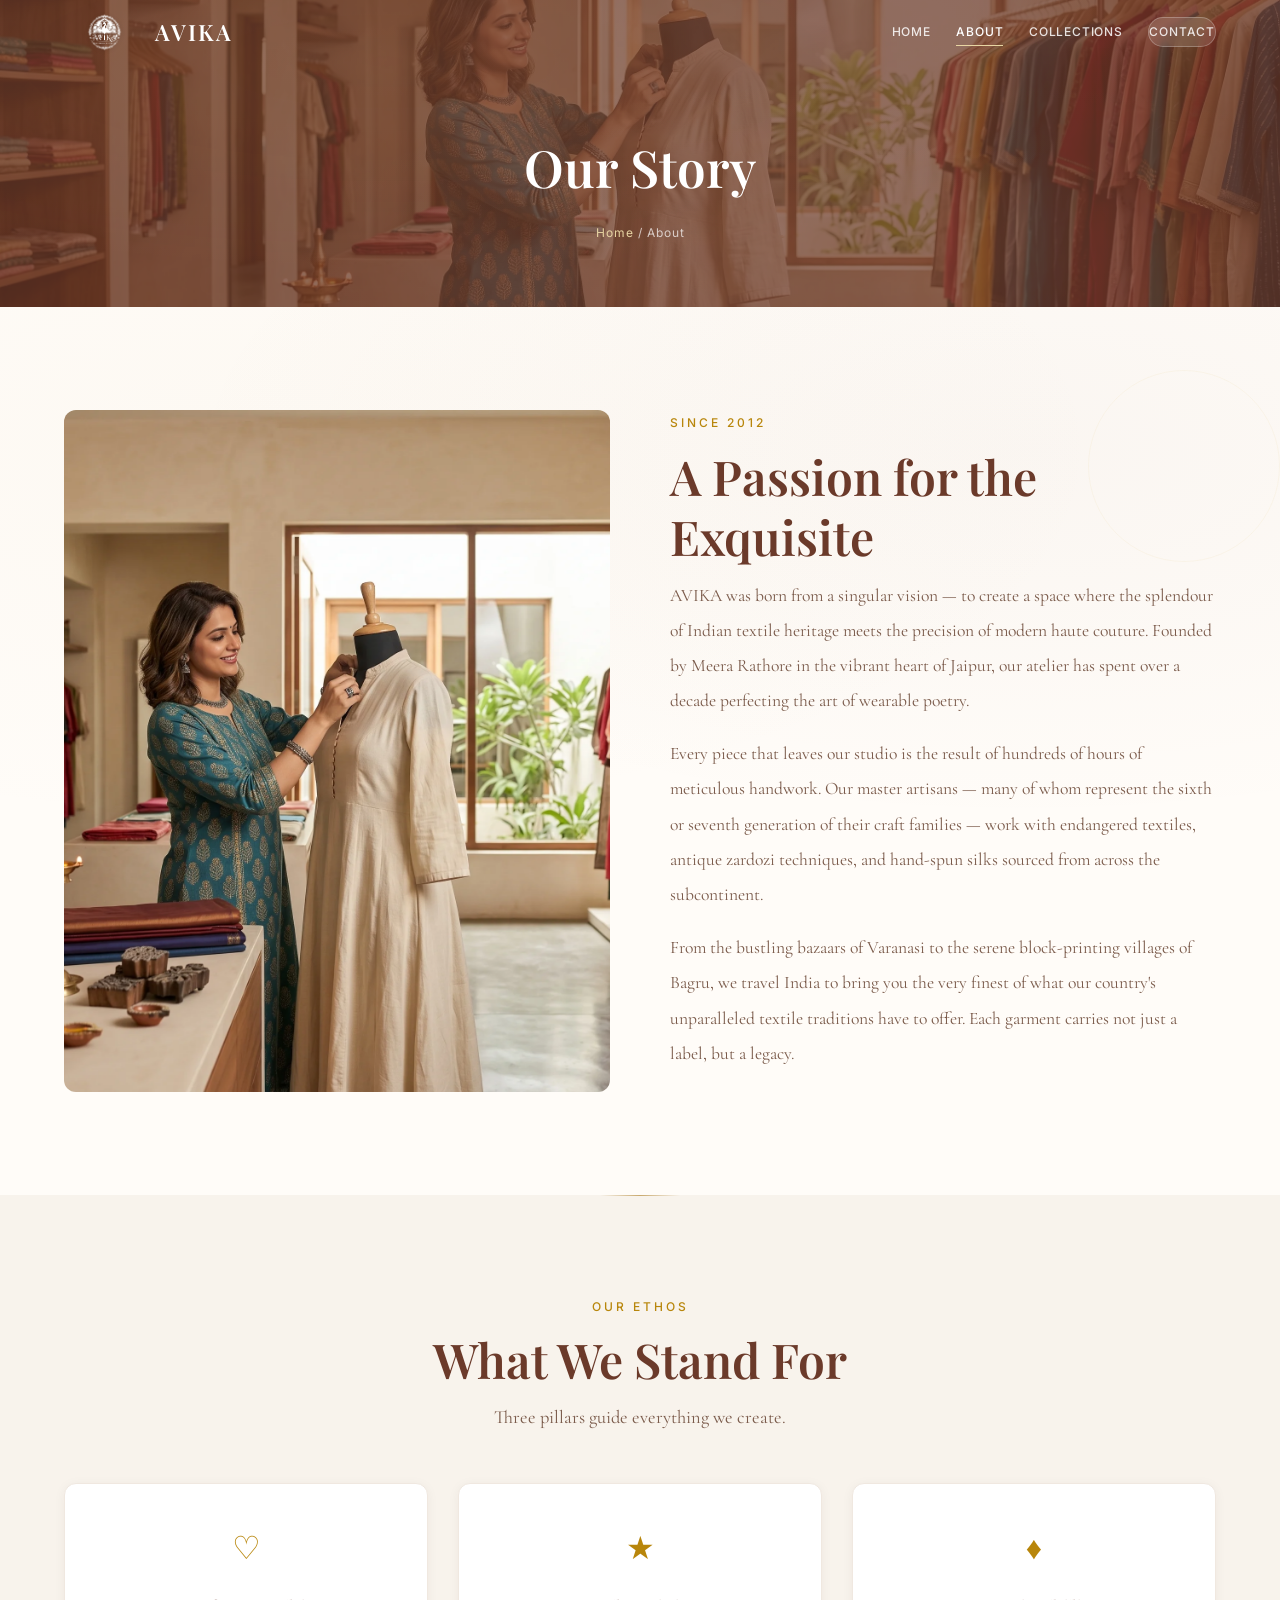
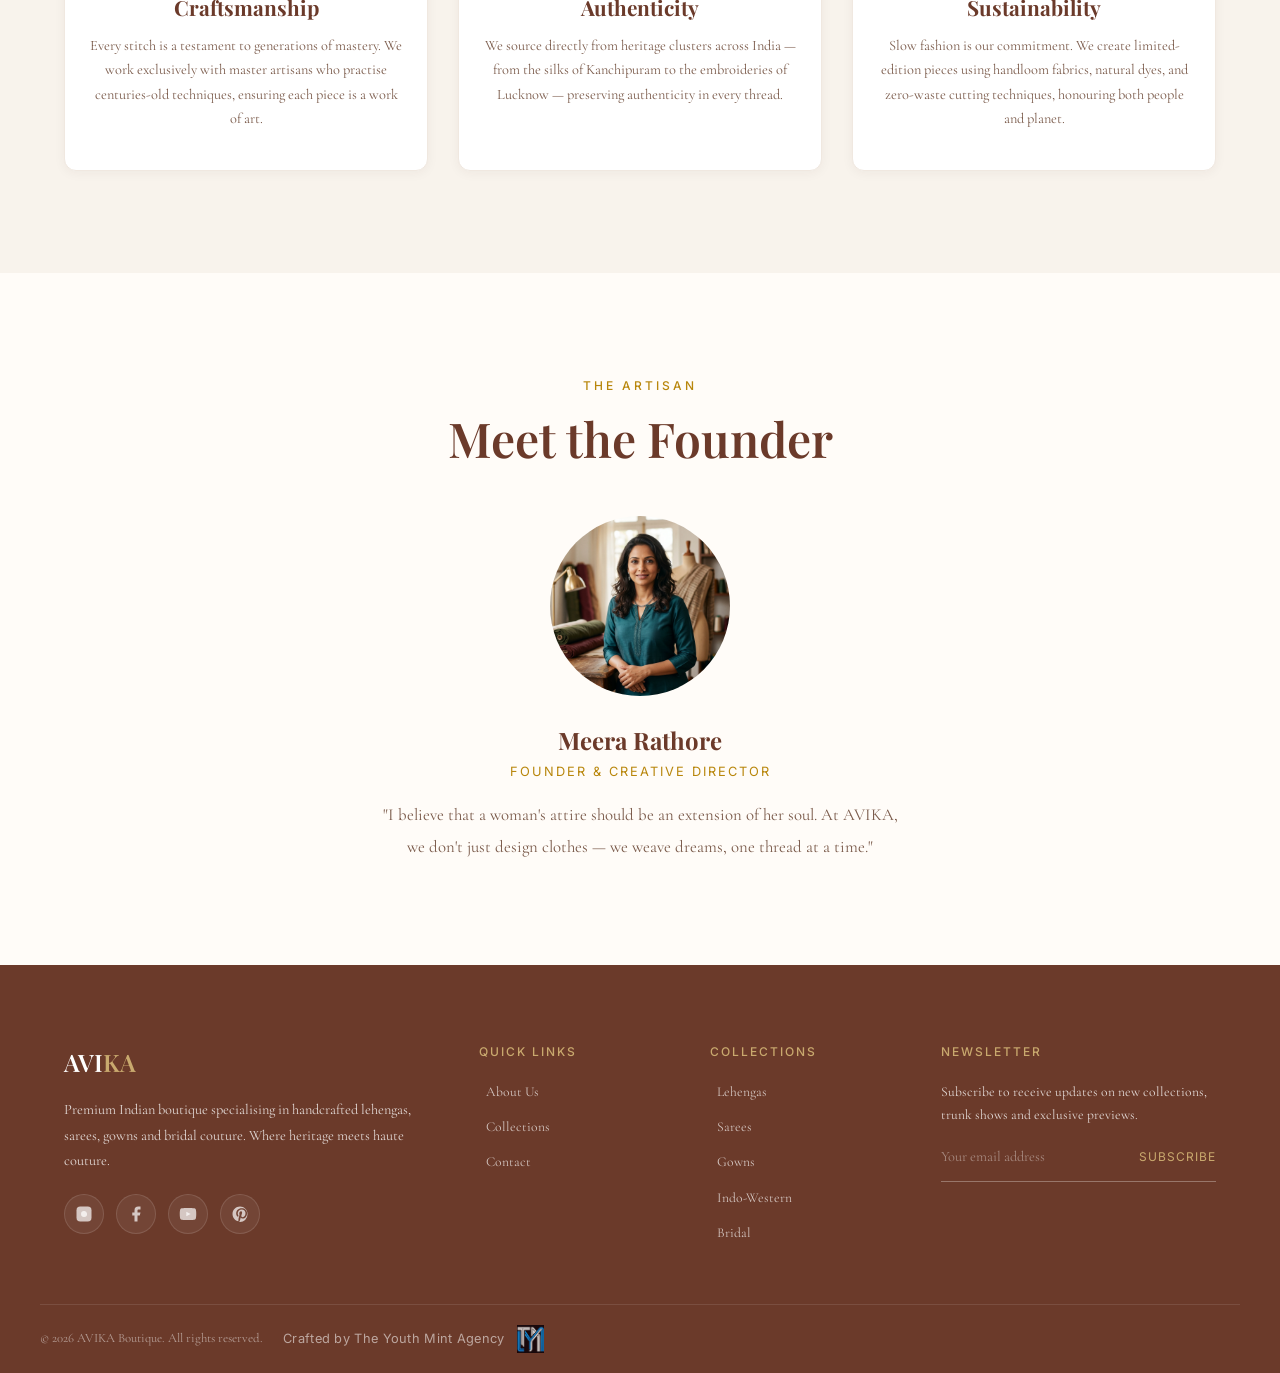
==== commit 1bee3ebe: "update the extensions of images" ====
--- a/about.html
+++ b/about.html
@@ -15,22 +15,13 @@
   <header class="header">
     <div class="container header-inner">
       <a href="index.html" class="logo">
-        <img src="images/logo.png" alt="AVIKA">
+        <img src="images/logo.webp" alt="AVIKA">
         <span class="logo-text">AVI<span>KA</span></span>
       </a>
       <nav class="nav">
         <a href="index.html">Home</a>
         <a href="about.html" class="active">About</a>
-        <div class="dropdown">
-          <a href="categories.html">Collections</a>
-          <div class="dropdown-menu">
-            <a href="lehengas.html">Lehengas</a>
-            <a href="sarees.html">Sarees</a>
-            <a href="gowns.html">Gowns</a>
-            <a href="indo-western.html">Indo-Western</a>
-            <a href="bridal.html">Bridal</a>
-          </div>
-        </div>
+        <a href="categories.html">Collections</a>
         <a href="contact.html" class="nav-cta">Contact</a>
       </nav>
       <div class="nav-toggle">
@@ -41,7 +32,7 @@
 
   <section class="page-banner">
     <div class="page-banner-bg">
-      <img src="images/about-us.png" alt="About AVIKA">
+      <img src="images/about-us.webp" alt="About AVIKA">
     </div>
     <div class="container page-banner-content">
       <h1 class="page-title">Our Story</h1>
@@ -52,7 +43,7 @@
   <section class="section">
     <div class="container about-story">
       <div class="about-story-image fade-in">
-        <img src="images/about-us.png" alt="AVIKA Atelier">
+        <img src="images/about-us.webp" alt="AVIKA Atelier">
       </div>
       <div class="story-content fade-in">
         <span class="section-label">Since 2012</span>
@@ -94,7 +85,7 @@
       <span class="section-label">The Artisan</span>
       <h2 class="section-title">Meet the Founder</h2>
       <div style="max-width:600px;margin:48px auto 0;">
-        <img src="images/team/founder.png" alt="Meera Rathore" class="founder-img">
+        <img src="images/team/founder.webp" alt="Meera Rathore" class="founder-img">
         <h3 style="font-family:var(--font-heading);font-size:1.5rem;color:var(--color-secondary);">Meera Rathore</h3>
         <p style="color:var(--color-primary);font-family:var(--font-nav);font-size:0.8rem;letter-spacing:2px;text-transform:uppercase;margin-bottom:16px;">Founder & Creative Director</p>
         <p style="color:var(--color-text-light);font-size:1.05rem;line-height:1.9;max-width:520px;margin:0 auto;">"I believe that a woman's attire should be an extension of her soul. At AVIKA, we don't just design clothes — we weave dreams, one thread at a time."</p>
@@ -146,7 +137,7 @@
         <span>&copy; 2026 AVIKA Boutique. All rights reserved.</span>
         <a href="#" class="agency-credit">
           <span>Crafted by The Youth Mint Agency</span>
-          <img src="images/agency/tym-agency-logo.png" alt="The Youth Mint">
+          <img src="images/agency/tym-agency-logo.webp" alt="The Youth Mint">
         </a>
       </div>
     </div>
--- a/css/style.css
+++ b/css/style.css
@@ -268,12 +268,10 @@
   text-transform: uppercase;
   transition: color 0.5s ease;
 }
-.header:not(.scrolled) .nav > a,
-.header:not(.scrolled) .nav > .dropdown > a {
+.header:not(.scrolled) .nav > a {
   color: rgba(255, 255, 255, 0.85);
 }
 .header:not(.scrolled) .nav > a:hover,
-.header:not(.scrolled) .nav > .dropdown > a:hover,
 .header:not(.scrolled) .nav > a.active {
   color: #fff;
 }
@@ -324,43 +322,6 @@
   color: #fff;
 }
 
-.nav .dropdown { position: relative; }
-.nav .dropdown-menu {
-  position: absolute;
-  top: 100%; left: 50%;
-  transform: translateX(-50%) translateY(8px);
-  background: rgba(255, 252, 248, 0.92);
-  backdrop-filter: blur(20px) saturate(1.2);
-  -webkit-backdrop-filter: blur(20px) saturate(1.2);
-  min-width: 200px;
-  padding: 10px 0;
-  border-radius: 14px;
-  box-shadow: 0 12px 40px rgba(62, 39, 35, 0.1);
-  opacity: 0; visibility: hidden;
-  transition: opacity 0.3s ease, visibility 0.3s ease, transform 0.3s ease;
-  border: 1px solid rgba(232, 221, 208, 0.3);
-}
-.nav .dropdown-menu::before {
-  content: '';
-  position: absolute;
-  top: -5px; left: 50%;
-  transform: translateX(-50%) rotate(45deg);
-  width: 10px; height: 10px;
-  background: rgba(255, 252, 248, 0.92);
-  border-left: 1px solid rgba(232, 221, 208, 0.3);
-  border-top: 1px solid rgba(232, 221, 208, 0.3);
-}
-.nav .dropdown:hover .dropdown-menu {
-  opacity: 1; visibility: visible;
-  transform: translateX(-50%) translateY(4px);
-}
-.dropdown-menu a {
-  display: block; padding: 10px 24px;
-  font-size: 0.75rem; white-space: nowrap;
-}
-.dropdown-menu a::after { display: none; }
-.dropdown-menu a:hover { background: var(--color-bg-alt); color: var(--color-primary); }
-
 .nav-toggle {
   display: none;
   flex-direction: column;
@@ -387,13 +348,17 @@
 .nav-toggle.active span:nth-child(3) { transform: rotate(-45deg) translate(5px, -5px); }
 
 /* Mobile nav overlay */
+body.nav-open { overflow: hidden; }
+
 @media (max-width: 820px) {
   .nav-toggle { display: flex; padding: 8px; }
   .nav {
     position: fixed;
     top: 0; right: -100%;
     width: min(320px, 80vw);
-    height: 100vh;
+    height: auto;
+    min-height: 100vh;
+    min-height: 100dvh;
     background: rgba(255, 252, 248, 0.92);
     backdrop-filter: blur(20px) saturate(1.2);
     -webkit-backdrop-filter: blur(20px) saturate(1.2);
@@ -409,8 +374,7 @@
     border-left: 1px solid rgba(232, 221, 208, 0.3);
   }
   .nav.open { right: 0; }
-  .header:not(.scrolled) .nav > a,
-  .header:not(.scrolled) .nav > .dropdown > a {
+  .header:not(.scrolled) .nav > a {
     color: var(--color-text-light);
   }
   .header:not(.scrolled) .nav > a:hover,
@@ -428,55 +392,6 @@
     align-items: center;
   }
   .nav a::after { display: none; }
-  .nav .dropdown {
-    width: 100%;
-  }
-  .nav .dropdown > a {
-    display: flex;
-    justify-content: space-between;
-    align-items: center;
-  }
-  .nav .dropdown > a::after {
-    content: '\25BE';
-    display: inline-block;
-    font-size: 0.7rem;
-    border: none;
-    background: none;
-    width: auto; height: auto;
-    position: static;
-    transform: none;
-    opacity: 0.5;
-  }
-  .nav .dropdown.open > a::after {
-    transform: rotate(180deg);
-  }
-  .nav .dropdown-menu {
-    position: static;
-    opacity: 1; visibility: visible;
-    transform: none;
-    box-shadow: none;
-    border: none;
-    padding: 0;
-    max-height: 0;
-    overflow: hidden;
-    transition: max-height 0.3s ease, padding 0.3s ease;
-    background: rgba(250, 245, 238, 0.6);
-    backdrop-filter: blur(8px);
-    -webkit-backdrop-filter: blur(8px);
-    border-radius: 8px;
-    margin-top: 0;
-  }
-  .nav .dropdown.open .dropdown-menu {
-    max-height: 400px;
-    padding: 8px 0;
-    margin-top: 4px;
-  }
-  .dropdown-menu a {
-    padding: 12px 20px;
-    font-size: 0.85rem;
-    border-bottom: none;
-    min-height: 44px;
-  }
   .nav .nav-cta {
     margin-top: 20px;
     width: 100%;
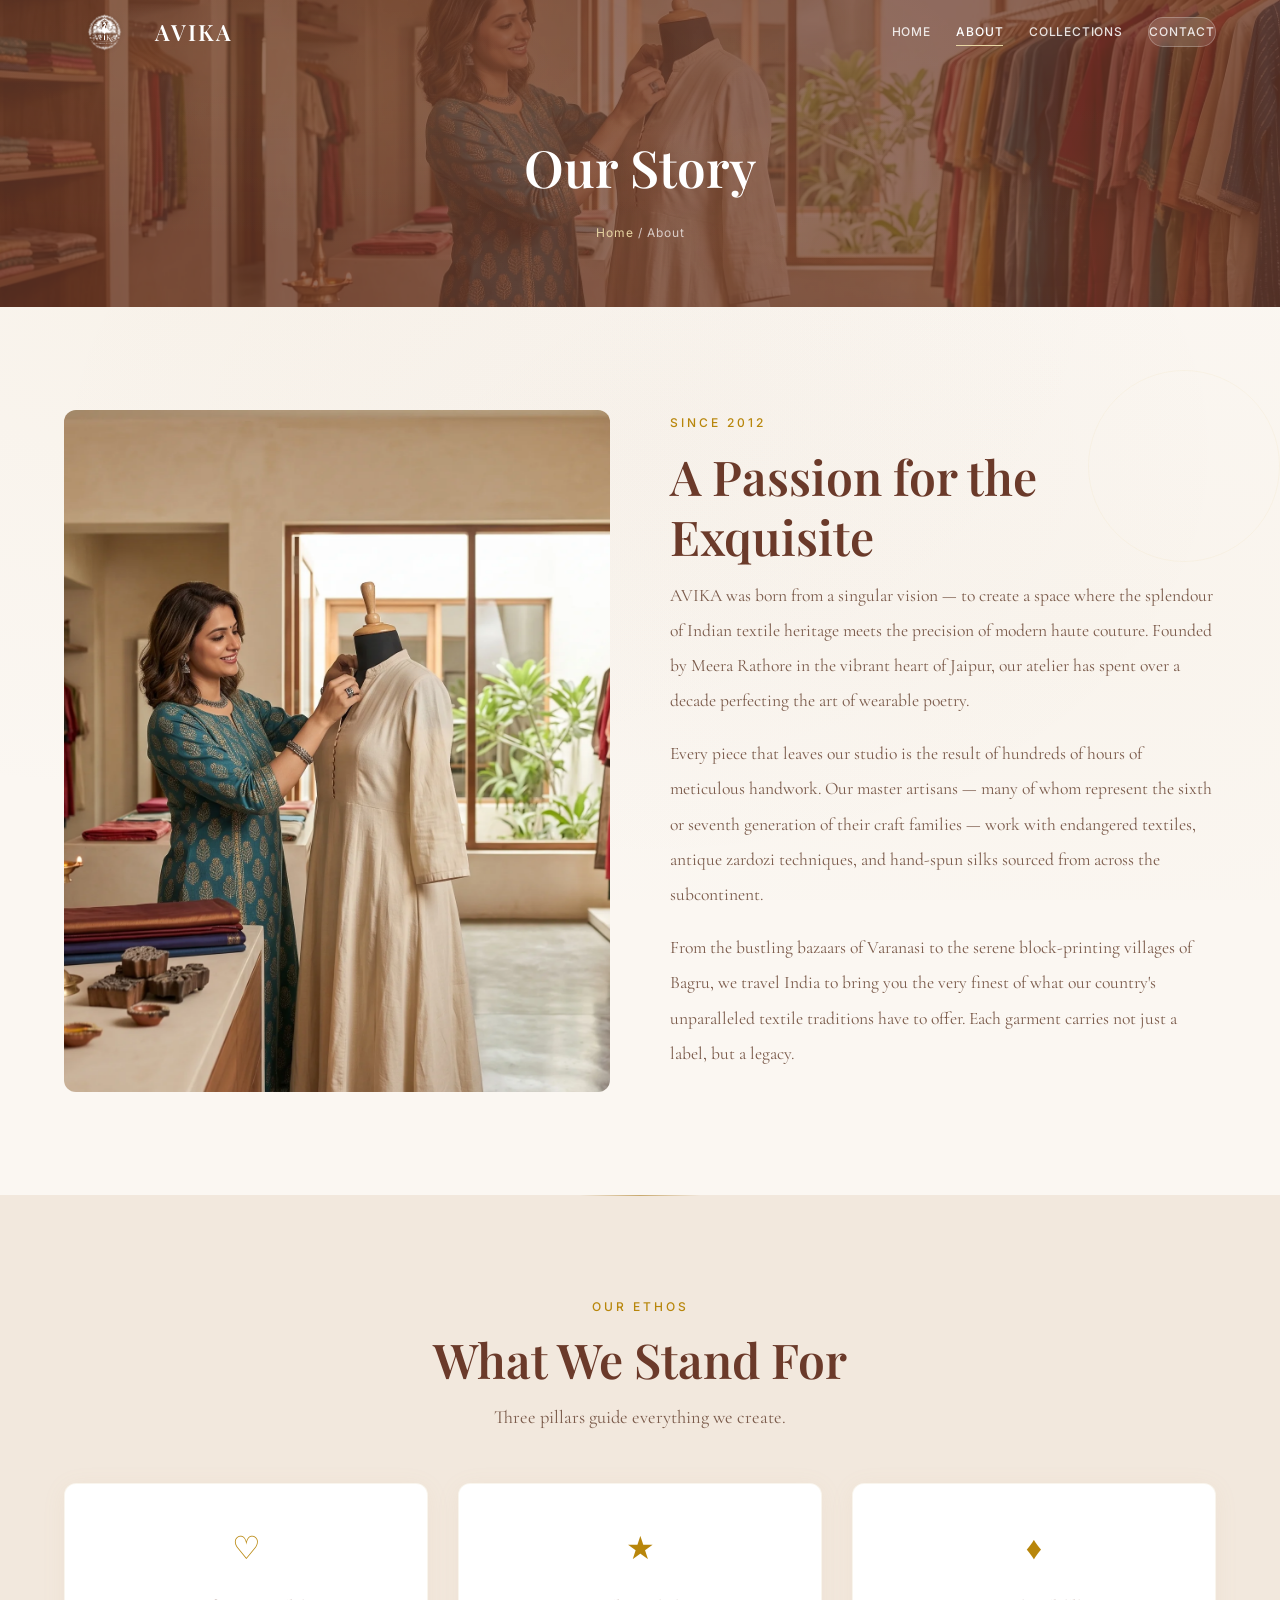
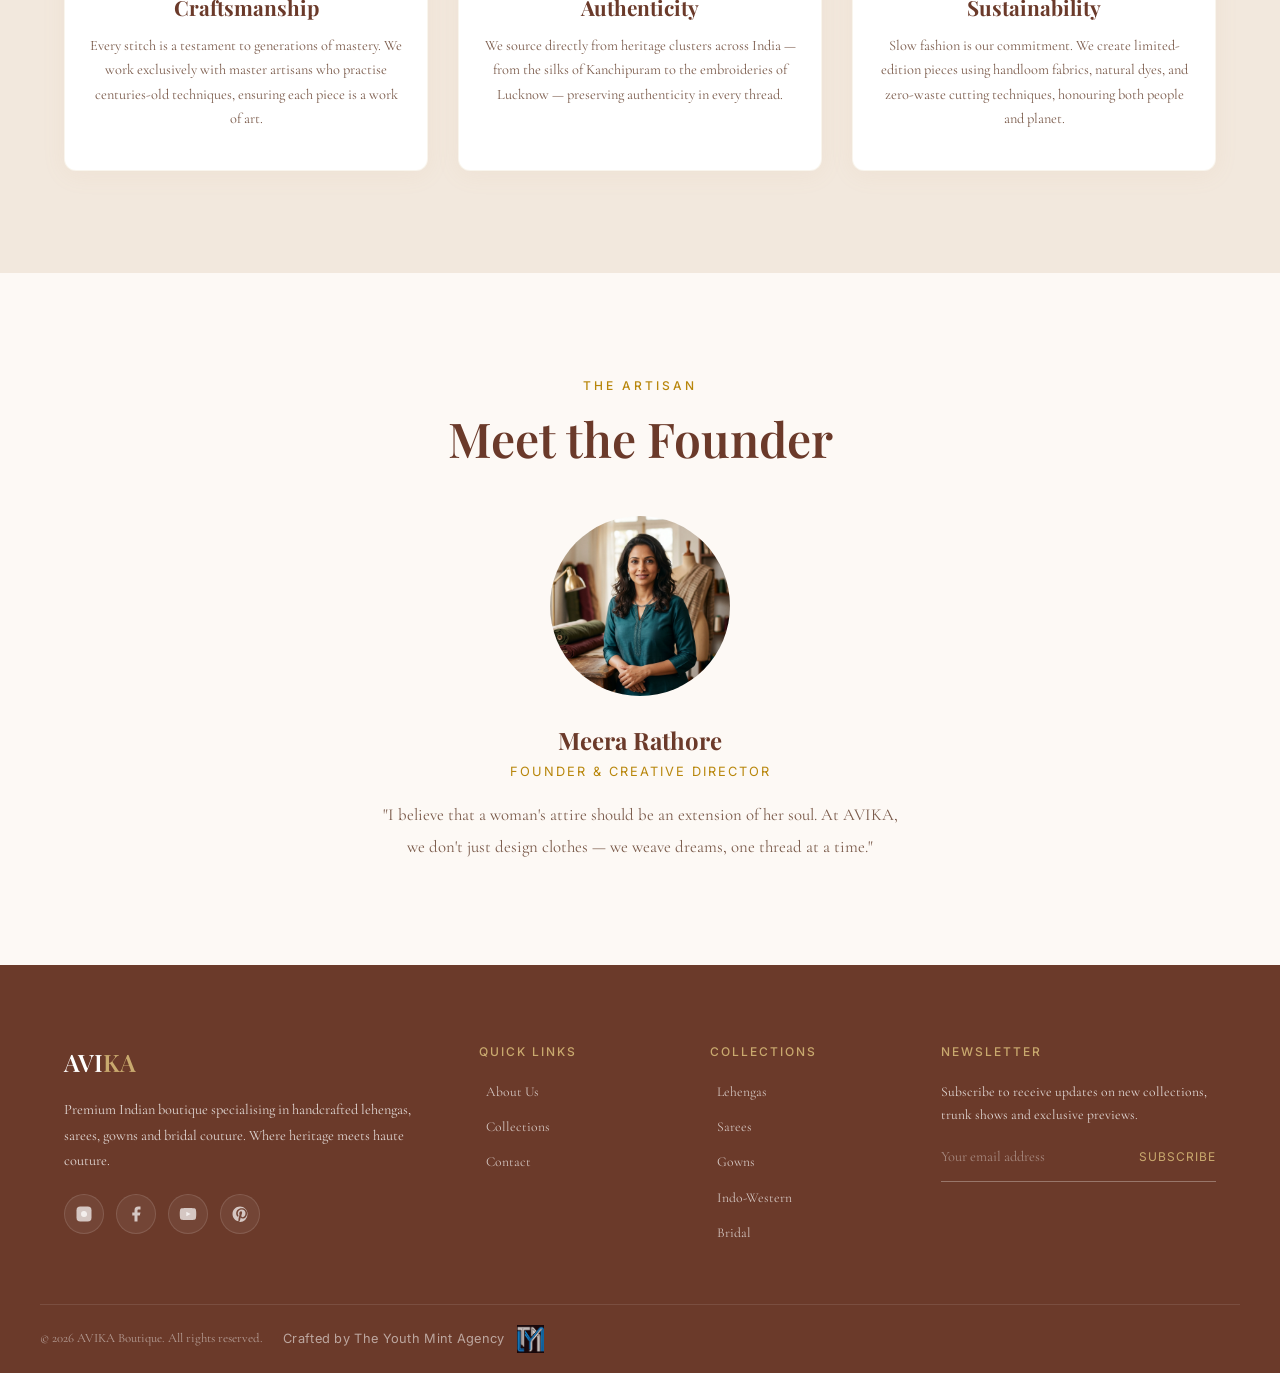
==== commit 38225185: "Backgrounds & section separation" ====
--- a/about.html
+++ b/about.html
@@ -80,7 +80,7 @@
     </div>
   </section>
 
-  <section class="section text-center">
+  <section class="section section-ivory text-center">
     <div class="container">
       <span class="section-label">The Artisan</span>
       <h2 class="section-title">Meet the Founder</h2>
--- a/css/style.css
+++ b/css/style.css
@@ -10,16 +10,20 @@
   --color-primary-dark: #8B6508;
   --color-secondary: #6B3A2A;
   --color-accent: #C53A3A;
-  --color-bg: #FFFCF8;
-  --color-bg-alt: #FAF5EE;
-  --color-bg-cream: #F8F3EC;
-  --color-bg-warm: #F5EFE8;
-  --color-bg-subtle: #FCF8F3;
+  --color-bg: #FBF7F2;
+  --color-bg-alt: #F5EDE3;
+  --color-bg-cream: #F2E8DD;
+  --color-bg-warm: #F0E5D8;
+  --color-bg-subtle: #F8F2EB;
+  --color-bg-champagne: #F3EADE;
+  --color-bg-ivory: #FDF9F5;
+  --color-bg-linen: #F2EBE2;
   --color-text: #3E2723;
   --color-text-light: #7A5A4A;
   --color-text-muted: #A08070;
-  --color-border: #E8DDD0;
-  --color-border-light: #F0E8E0;
+  --color-border: #E0D5C8;
+  --color-border-light: #EDE4DA;
+  --color-border-luxury: rgba(201, 169, 110, 0.12);
   --color-white: #FFFFFF;
   --color-gold: #C9A96E;
   --color-gold-light: #E8D5A3;
@@ -29,11 +33,12 @@
   --font-nav: 'Inter', -apple-system, sans-serif;
 
   --transition: 0.35s cubic-bezier(0.25, 0.46, 0.45, 0.94);
-  --shadow-sm: 0 1px 3px rgba(62, 39, 35, 0.06);
-  --shadow-md: 0 4px 20px rgba(62, 39, 35, 0.08);
-  --shadow-lg: 0 8px 40px rgba(62, 39, 35, 0.12);
+  --shadow-sm: 0 1px 3px rgba(62, 39, 35, 0.04);
+  --shadow-md: 0 4px 20px rgba(62, 39, 35, 0.06);
+  --shadow-lg: 0 8px 40px rgba(62, 39, 35, 0.08);
   --shadow-gold: 0 4px 20px rgba(201, 169, 110, 0.25);
-  --shadow-card: 0 2px 12px rgba(62, 39, 35, 0.05);
+  --shadow-card: 0 2px 12px rgba(62, 39, 35, 0.04);
+  --shadow-warm: 0 4px 24px rgba(201, 169, 110, 0.08);
   --radius: 8px;
   --max-width: 1200px;
   --header-h: 64px;
@@ -49,8 +54,9 @@
   color: var(--color-text);
   background: var(--color-bg);
   background-image:
-    radial-gradient(ellipse at 20% 50%, rgba(201,169,110,0.04) 0%, transparent 60%),
-    radial-gradient(ellipse at 80% 50%, rgba(107,58,42,0.03) 0%, transparent 60%);
+    radial-gradient(ellipse at 15% 30%, rgba(201,169,110,0.06) 0%, transparent 60%),
+    radial-gradient(ellipse at 85% 70%, rgba(201,169,110,0.04) 0%, transparent 50%),
+    radial-gradient(ellipse at 50% 50%, rgba(107,58,42,0.02) 0%, transparent 70%);
   background-attachment: fixed;
   line-height: 1.7;
   -webkit-font-smoothing: antialiased;
@@ -82,33 +88,62 @@
   position: absolute;
   top: 0; left: 50%;
   transform: translateX(-50%);
-  width: min(80px, 15vw);
+  width: min(120px, 20vw);
   height: 1px;
   background: linear-gradient(to right, transparent, var(--color-gold), transparent);
   opacity: 0;
-}
+  z-index: 1;
+}
+.section::after {
+  content: '';
+  position: absolute;
+  top: 3px; left: 50%;
+  transform: translateX(-50%);
+  width: min(60px, 12vw);
+  height: 0.5px;
+  background: linear-gradient(to right, transparent, rgba(201, 169, 110, 0.15), transparent);
+  opacity: 0;
+  z-index: 1;
+}
+
+/* --- Luxury Section Backgrounds --- */
 .section-alt {
   background: var(--color-bg-alt);
 }
-.section-alt::before {
+.section-alt::before, .section-alt::after {
   opacity: 1;
 }
 .section-cream {
   background: var(--color-bg-cream);
 }
-.section-cream::before {
+.section-cream::before, .section-cream::after {
   opacity: 1;
 }
 .section-warm {
   background: var(--color-bg-warm);
 }
-.section-warm::before {
+.section-warm::before, .section-warm::after {
   opacity: 1;
 }
 .section-subtle {
   background: var(--color-bg-subtle);
 }
-.section-subtle::before {
+.section-subtle::before, .section-subtle::after {
+  opacity: 1;
+}
+.section-champagne {
+  background: var(--color-bg-champagne);
+}
+.section-champagne::before, .section-champagne::after {
+  opacity: 1;
+}
+.section-ivory {
+  background: var(--color-bg-ivory);
+}
+.section-linen {
+  background: var(--color-bg-linen);
+}
+.section-linen::before, .section-linen::after {
   opacity: 1;
 }
 .section-divider {
@@ -555,13 +590,14 @@
   cursor: pointer;
   background: var(--color-bg-alt);
   display: block;
-  border: 1px solid rgba(232, 221, 208, 0.2);
-  transition: border-color 0.4s ease, box-shadow 0.4s ease;
-  box-shadow: var(--shadow-card);
+  border: 1px solid var(--color-border-luxury);
+  transition: border-color 0.4s ease, box-shadow 0.4s ease, transform 0.4s ease;
+  box-shadow: var(--shadow-warm);
 }
 .category-card:hover {
   border-color: var(--color-gold);
-  box-shadow: 0 6px 24px rgba(62, 39, 35, 0.1);
+  box-shadow: 0 8px 32px rgba(201, 169, 110, 0.15);
+  transform: translateY(-3px);
 }
 .category-card img {
   width: 100%; height: 100%;
@@ -647,9 +683,9 @@
 /* --- Testimonial Carousel --- */
 .testimonial-section {
   overflow: hidden;
-  background: var(--color-bg-cream);
+  background: var(--color-bg-champagne);
   background-image:
-    radial-gradient(ellipse at 30% 40%, rgba(201,169,110,0.05) 0%, transparent 60%),
+    radial-gradient(ellipse at 30% 40%, rgba(201,169,110,0.06) 0%, transparent 60%),
     radial-gradient(ellipse at 70% 60%, rgba(107,58,42,0.04) 0%, transparent 50%);
   position: relative;
 }
@@ -697,14 +733,14 @@
 /* Testimonial card inside carousel */
 .carousel-slide .testimonial-card {
   background: var(--color-white);
-  border: 1px solid var(--color-border-light);
+  border: 1px solid var(--color-border-luxury);
   border-radius: 12px;
   padding: clamp(24px, 3vw, 40px) clamp(20px, 2.5vw, 32px);
   height: 100%;
   display: flex;
   flex-direction: column;
   transition: var(--transition);
-  box-shadow: var(--shadow-card);
+  box-shadow: var(--shadow-warm);
   position: relative;
 }
 .carousel-slide .testimonial-card::before {
@@ -834,8 +870,9 @@
   overflow: hidden;
   background: var(--color-secondary);
   background-image:
-    radial-gradient(ellipse at 30% 20%, rgba(201,169,110,0.08) 0%, transparent 60%),
-    radial-gradient(ellipse at 70% 80%, rgba(255,255,255,0.04) 0%, transparent 50%);
+    radial-gradient(ellipse at 20% 20%, rgba(201,169,110,0.10) 0%, transparent 50%),
+    radial-gradient(ellipse at 80% 80%, rgba(201,169,110,0.06) 0%, transparent 40%),
+    radial-gradient(ellipse at 50% 50%, rgba(255,255,255,0.03) 0%, transparent 60%);
 }
 @media (max-width: 480px) {
   .page-banner { padding: calc(var(--header-h) + 24px) 0 28px; }
@@ -925,15 +962,15 @@
   text-align: center;
   padding: clamp(28px, 3vw, 40px) clamp(20px, 2vw, 24px);
   background: var(--color-white);
-  border: 1px solid var(--color-border-light);
+  border: 1px solid var(--color-border-luxury);
   border-radius: 12px;
   transition: var(--transition);
-  box-shadow: var(--shadow-card);
+  box-shadow: var(--shadow-warm);
 }
 .value-card:hover {
   background: var(--color-white);
   border-color: var(--color-gold);
-  box-shadow: 0 8px 32px rgba(62, 39, 35, 0.1);
+  box-shadow: 0 8px 32px rgba(201, 169, 110, 0.15);
   transform: translateY(-4px);
 }
 .value-card .value-icon {
@@ -977,13 +1014,14 @@
   cursor: pointer;
   display: block;
   max-width: 100%;
-  border: 1px solid rgba(232, 221, 208, 0.2);
-  transition: border-color 0.4s ease, box-shadow 0.4s ease;
-  box-shadow: var(--shadow-card);
+  border: 1px solid var(--color-border-luxury);
+  transition: border-color 0.4s ease, box-shadow 0.4s ease, transform 0.4s ease;
+  box-shadow: var(--shadow-warm);
 }
 .category-large-card:hover {
   border-color: var(--color-gold);
-  box-shadow: 0 6px 24px rgba(62, 39, 35, 0.1);
+  box-shadow: 0 8px 32px rgba(201, 169, 110, 0.15);
+  transform: translateY(-3px);
 }
 .category-large-card img { width: 100%; height: 100%; object-fit: cover; transition: transform 0.6s ease; }
 .category-large-card:hover img { transform: scale(1.06); }
@@ -1068,12 +1106,13 @@
   background: var(--color-bg-alt);
   cursor: pointer;
   display: block;
-  border: 1px solid rgba(232, 221, 208, 0.25);
-  transition: border-color 0.4s ease, box-shadow 0.4s ease;
+  border: 1px solid var(--color-border-luxury);
+  transition: border-color 0.4s ease, box-shadow 0.4s ease, transform 0.4s ease;
 }
 .cat-col-item:hover {
   border-color: var(--color-gold);
-  box-shadow: 0 8px 32px rgba(62, 39, 35, 0.12);
+  box-shadow: 0 8px 32px rgba(201, 169, 110, 0.15);
+  transform: translateY(-3px);
 }
 .cat-col-item img {
   width: 100%; height: 100%;
@@ -1268,10 +1307,10 @@
 .contact-sidebar { display: flex; flex-direction: column; gap: clamp(24px, 3vw, 40px); }
 .sidebar-card {
   background: var(--color-white);
-  border: 1px solid var(--color-border-light);
+  border: 1px solid var(--color-border-luxury);
   border-radius: 12px;
   padding: clamp(24px, 3vw, 32px);
-  box-shadow: var(--shadow-card);
+  box-shadow: var(--shadow-warm);
 }
 .sidebar-card .card-title {
   font-family: var(--font-heading);
